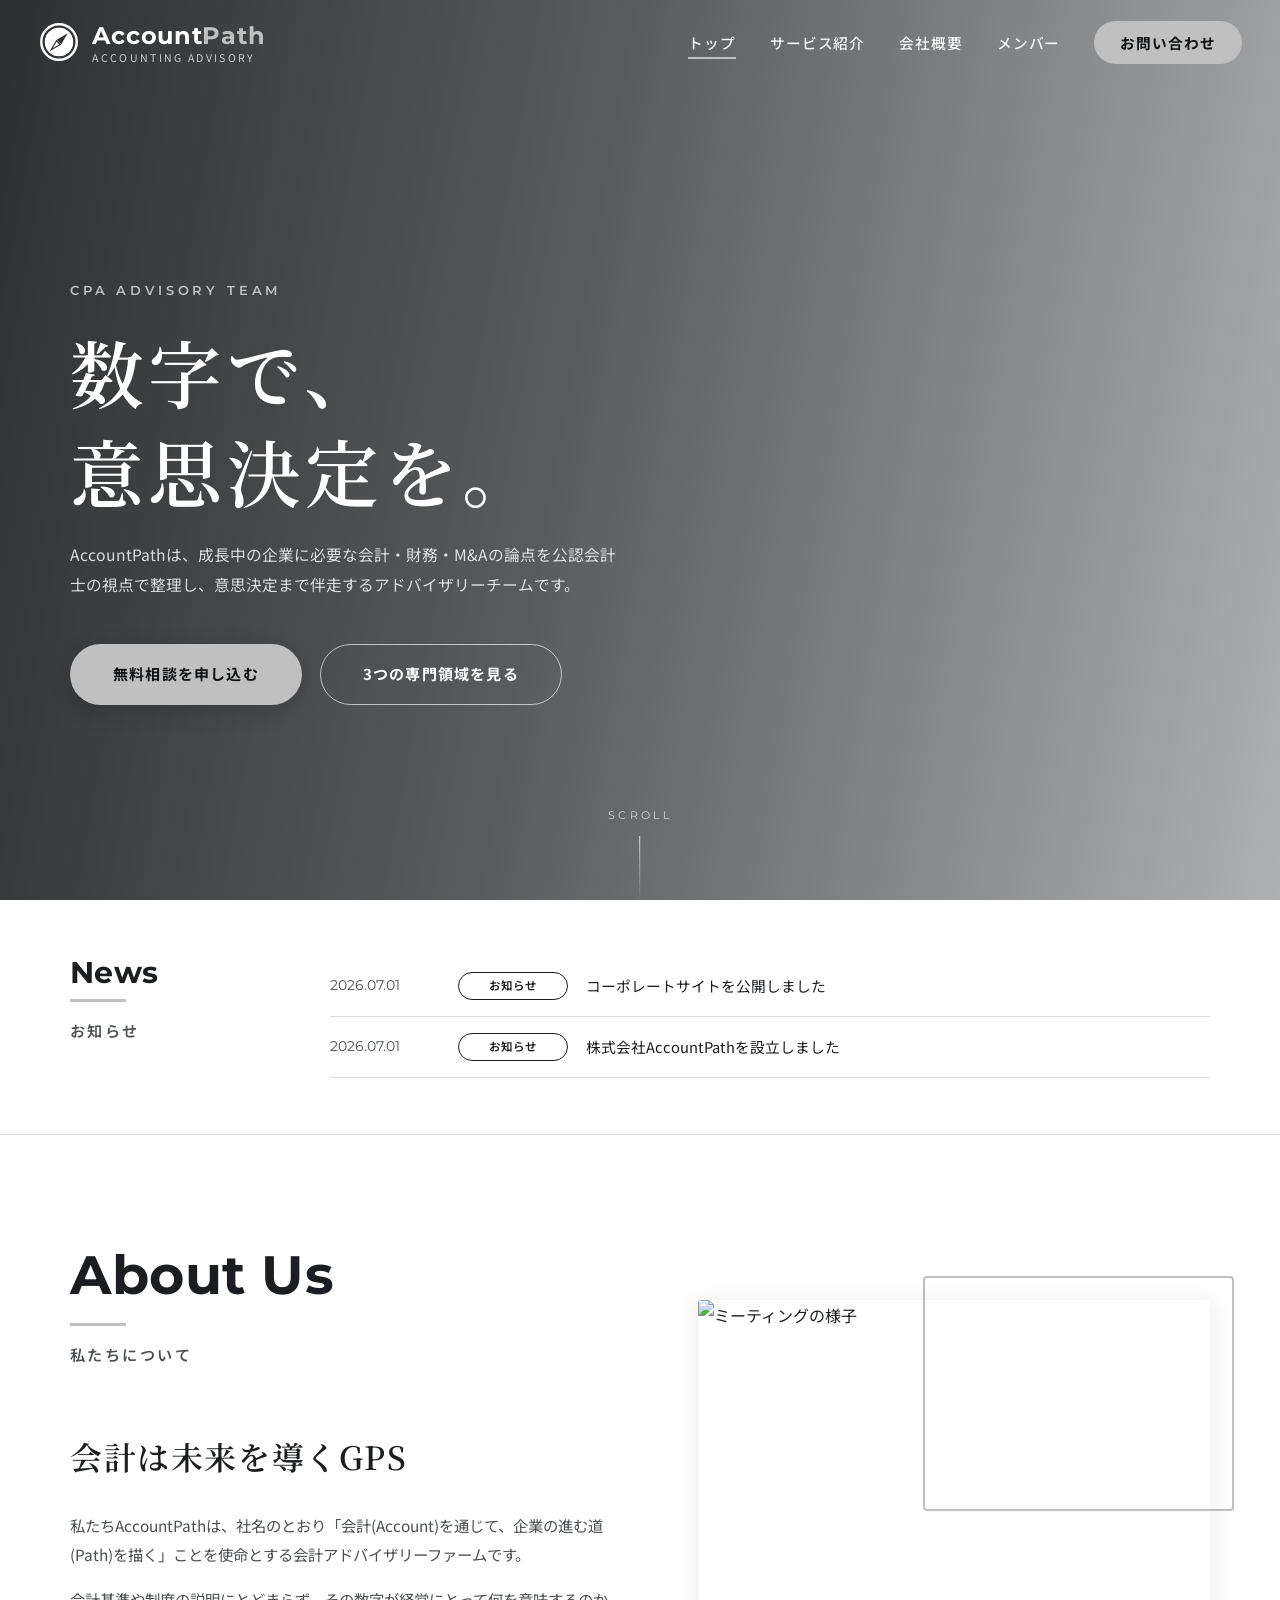
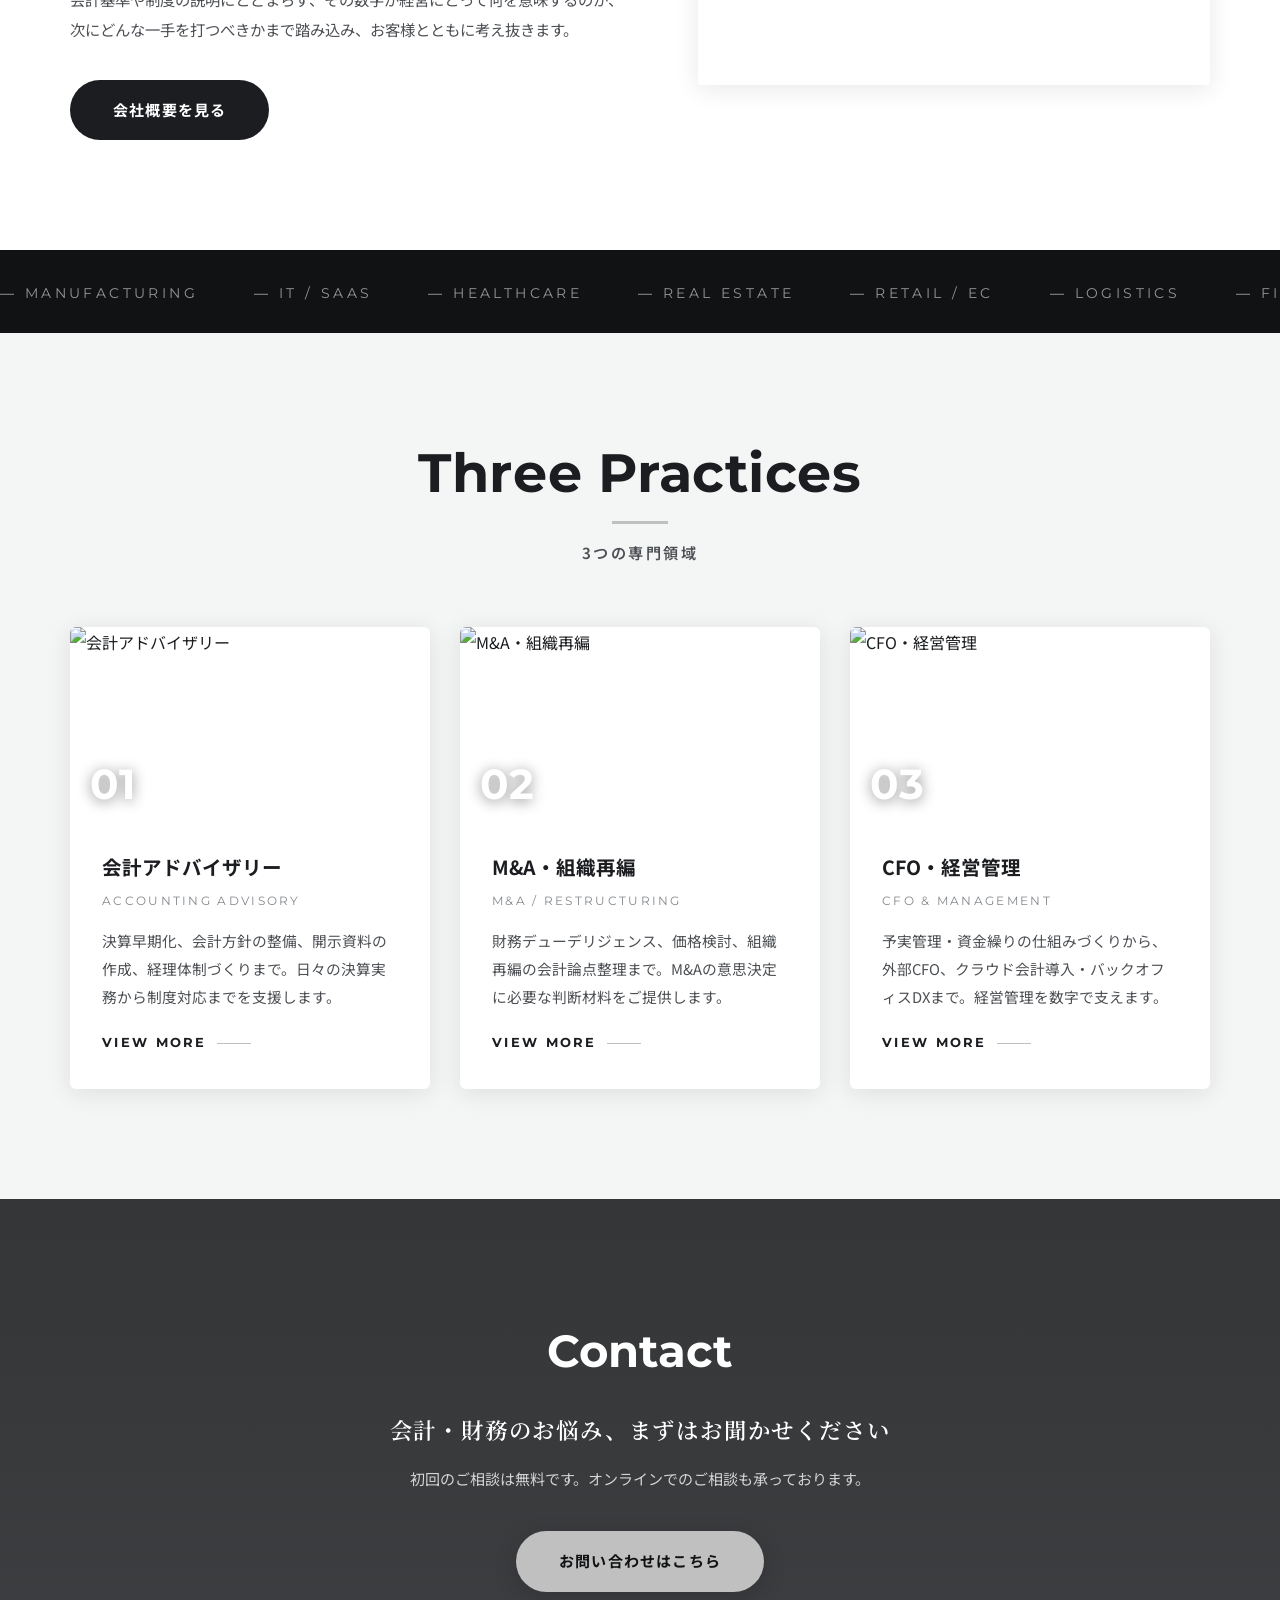
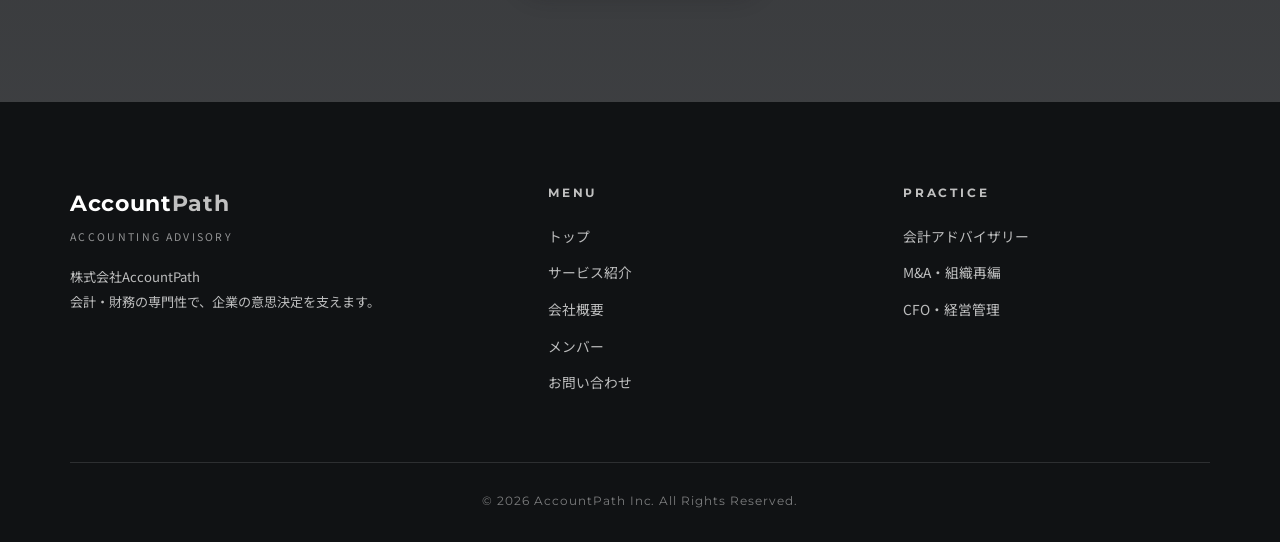
==== index.html @ 96ffbcba "Add company logo to header and member photos - Header shows official compass logo left of the wordma" ====
<!DOCTYPE html>
<html lang="ja">
<head>
  <meta charset="UTF-8">
  <meta name="viewport" content="width=device-width, initial-scale=1.0">
  <title>株式会社AccountPath | 会計アドバイザリー</title>
  <meta name="description" content="株式会社AccountPathは、成長中の企業に必要な会計・財務・M&Aの論点を公認会計士の視点で整理し、意思決定まで伴走するアドバイザリーチームです。">
  <link rel="preconnect" href="https://fonts.googleapis.com">
  <link rel="preconnect" href="https://fonts.gstatic.com" crossorigin>
  <link href="https://fonts.googleapis.com/css2?family=Montserrat:wght@600;700&family=Noto+Sans+JP:wght@400;500;700&family=Noto+Serif+JP:wght@600;700&display=swap" rel="stylesheet">
  <link rel="stylesheet" href="css/style.css">
</head>
<body>

  <header class="site-header">
    <div class="container-wide header-inner">
      <a href="index.html" class="brand">
        <img src="images/logo-icon-white.svg" alt="" class="brand-mark brand-mark-light">
        <img src="images/logo-icon.svg" alt="" class="brand-mark brand-mark-dark">
        <span class="brand-text">
          <span class="brand-logo">Account<span class="brand-accent">Path</span></span>
          <span class="brand-sub">ACCOUNTING ADVISORY</span>
        </span>
      </a>
      <button class="nav-toggle" aria-expanded="false" aria-label="メニューを開く">
        <span></span><span></span><span></span>
      </button>
      <nav class="global-nav">
        <ul>
          <li><a href="index.html" aria-current="page">トップ</a></li>
          <li><a href="services.html">サービス紹介</a></li>
          <li><a href="company.html">会社概要</a></li>
          <li><a href="members.html">メンバー</a></li>
          <li><a href="contact.html" class="nav-cta">お問い合わせ</a></li>
        </ul>
      </nav>
    </div>
  </header>

  <main>
    <!-- ヒーロー -->
    <section class="hero">
      <div class="hero-bg" style="background-image: url('https://images.unsplash.com/photo-1486406146926-c627a92ad1ab?auto=format&fit=crop&w=1920&q=80');"></div>
      <div class="hero-inner">
        <p class="hero-eyebrow">CPA Advisory Team</p>
        <h1 class="hero-catch">数字で、<br>意思決定を。</h1>
        <p class="hero-lead">
          AccountPathは、成長中の企業に必要な会計・財務・M&Aの論点を公認会計士の視点で整理し、意思決定まで伴走するアドバイザリーチームです。
        </p>
        <div class="hero-actions">
          <a href="contact.html" class="btn btn-primary">無料相談を申し込む</a>
          <a href="services.html" class="btn btn-outline">3つの専門領域を見る</a>
        </div>
      </div>
      <div class="scroll-hint">SCROLL</div>
    </section>

    <!-- ニュース -->
    <section class="news-strip">
      <div class="container news-strip-inner">
        <div class="sec-head" style="margin-bottom: 0;">
          <span class="sec-en">News</span>
          <span class="sec-jp">お知らせ</span>
        </div>
        <ul class="news-list">
          <li>
            <time datetime="2026-07-01">2026.07.01</time>
            <span class="news-cat">お知らせ</span>
            <a href="#">コーポレートサイトを公開しました</a>
          </li>
          <li>
            <time datetime="2026-07-01">2026.07.01</time>
            <span class="news-cat">お知らせ</span>
            <a href="#">株式会社AccountPathを設立しました</a>
          </li>
        </ul>
      </div>
    </section>

    <!-- About -->
    <section class="section">
      <div class="container">
        <div class="about-grid">
          <div class="about-copy">
            <div class="sec-head reveal">
              <span class="sec-en">About Us</span>
              <span class="sec-jp">私たちについて</span>
            </div>
            <p class="statement reveal">
              会計は未来を導くGPS
            </p>
            <p class="reveal">
              私たちAccountPathは、社名のとおり「会計(Account)を通じて、企業の進む道(Path)を描く」ことを使命とする会計アドバイザリーファームです。
            </p>
            <p class="reveal">
              会計基準や制度の説明にとどまらず、その数字が経営にとって何を意味するのか、次にどんな一手を打つべきかまで踏み込み、お客様とともに考え抜きます。
            </p>
            <a href="company.html" class="btn btn-navy reveal">会社概要を見る</a>
          </div>
          <div class="about-photo reveal reveal-delay-1">
            <img src="https://images.unsplash.com/photo-1560264280-88b68371db39?auto=format&fit=crop&w=1200&q=80" alt="ミーティングの様子" loading="lazy">
          </div>
        </div>
      </div>
    </section>

    <!-- 対応業界マーキー -->
    <div class="marquee" aria-hidden="true">
      <div class="marquee-track">
        <span>MANUFACTURING</span><span>IT / SAAS</span><span>HEALTHCARE</span><span>REAL ESTATE</span><span>RETAIL / EC</span><span>LOGISTICS</span><span>FINANCE</span><span>STARTUP</span>
        <span>MANUFACTURING</span><span>IT / SAAS</span><span>HEALTHCARE</span><span>REAL ESTATE</span><span>RETAIL / EC</span><span>LOGISTICS</span><span>FINANCE</span><span>STARTUP</span>
      </div>
    </div>

    <!-- サービス -->
    <section class="section section-alt">
      <div class="container">
        <div class="sec-head center reveal">
          <span class="sec-en">Three Practices</span>
          <span class="sec-jp">3つの専門領域</span>
        </div>
        <div class="service-cards">
          <a href="services.html#accounting" class="s-card reveal">
            <div class="s-card-photo">
              <img src="https://images.unsplash.com/photo-1554224155-6726b3ff858f?auto=format&fit=crop&w=1200&q=80" alt="会計アドバイザリー" loading="lazy">
              <span class="s-num">01</span>
            </div>
            <div class="s-card-body">
              <h3>会計アドバイザリー</h3>
              <span class="en">Accounting Advisory</span>
              <p>決算早期化、会計方針の整備、開示資料の作成、経理体制づくりまで。日々の決算実務から制度対応までを支援します。</p>
              <span class="s-card-link">VIEW MORE</span>
            </div>
          </a>
          <a href="services.html#ma" class="s-card reveal reveal-delay-1">
            <div class="s-card-photo">
              <img src="https://images.unsplash.com/photo-1454165804606-c3d57bc86b40?auto=format&fit=crop&w=1200&q=80" alt="M&A・組織再編" loading="lazy">
              <span class="s-num">02</span>
            </div>
            <div class="s-card-body">
              <h3>M&A・組織再編</h3>
              <span class="en">M&A / Restructuring</span>
              <p>財務デューデリジェンス、価格検討、組織再編の会計論点整理まで。M&Aの意思決定に必要な判断材料をご提供します。</p>
              <span class="s-card-link">VIEW MORE</span>
            </div>
          </a>
          <a href="services.html#cfo" class="s-card reveal reveal-delay-2">
            <div class="s-card-photo">
              <img src="https://images.unsplash.com/photo-1507679799987-c73779587ccf?auto=format&fit=crop&w=1200&q=80" alt="CFO・経営管理" loading="lazy">
              <span class="s-num">03</span>
            </div>
            <div class="s-card-body">
              <h3>CFO・経営管理</h3>
              <span class="en">CFO & Management</span>
              <p>予実管理・資金繰りの仕組みづくりから、外部CFO、クラウド会計導入・バックオフィスDXまで。経営管理を数字で支えます。</p>
              <span class="s-card-link">VIEW MORE</span>
            </div>
          </a>
        </div>
      </div>
    </section>

    <!-- CTA -->
    <section class="cta-band" style="--cta-bg: url('https://images.unsplash.com/photo-1444653614773-995cb1ef9efa?auto=format&fit=crop&w=1920&q=80');">
      <div class="container">
        <span class="en reveal">Contact</span>
        <h2 class="reveal">会計・財務のお悩み、まずはお聞かせください</h2>
        <p class="reveal">初回のご相談は無料です。オンラインでのご相談も承っております。</p>
        <a href="contact.html" class="btn btn-primary reveal">お問い合わせはこちら</a>
      </div>
    </section>
  </main>

  <footer class="site-footer">
    <div class="container">
      <div class="footer-inner">
        <div class="footer-brand">
          <span class="brand-logo">Account<span class="brand-accent">Path</span></span>
          <span class="brand-sub">ACCOUNTING ADVISORY</span>
          <p>株式会社AccountPath<br>会計・財務の専門性で、企業の意思決定を支えます。</p>
        </div>
        <div class="footer-col">
          <h4>Menu</h4>
          <ul>
            <li><a href="index.html">トップ</a></li>
            <li><a href="services.html">サービス紹介</a></li>
            <li><a href="company.html">会社概要</a></li>
            <li><a href="members.html">メンバー</a></li>
            <li><a href="contact.html">お問い合わせ</a></li>
          </ul>
        </div>
        <div class="footer-col">
          <h4>Practice</h4>
          <ul>
            <li><a href="services.html#accounting">会計アドバイザリー</a></li>
            <li><a href="services.html#ma">M&A・組織再編</a></li>
            <li><a href="services.html#cfo">CFO・経営管理</a></li>
          </ul>
        </div>
      </div>
      <p class="copyright">&copy; 2026 AccountPath Inc. All Rights Reserved.</p>
    </div>
  </footer>

  <button class="to-top" aria-label="ページトップへ戻る">↑</button>
  <script src="js/main.js"></script>
</body>
</html>
---- css/style.css ----
/* =========================================================
   株式会社AccountPath — 共通スタイル v2
   紺×白基調 / 写真・モーション入りコーポレートデザイン
   ========================================================= */

/* 配色は名刺データ(meishi/meishi.html)に準拠:
   シルバーグレー #C0C0C0 × チャコール #1b1d20 のモノトーン */
:root {
  --navy: #1b1d20;
  --navy-dark: #101214;
  --navy-light: #33373c;
  --blue: #4c4f53;
  --accent: #c0c0c0;
  --accent-text: #85888c;  /* 白背景上のアクセント文字用(シルバーだと薄すぎるため) */
  --bg: #ffffff;
  --bg-soft: #f4f5f5;
  --text: #1b1d20;
  --text-muted: #4c4f53;
  --border: #dcdddc;
  --shadow: 0 4px 24px rgba(27, 29, 32, 0.1);
  --font-sans: "Noto Sans JP", "Hiragino Kaku Gothic ProN", "Yu Gothic", sans-serif;
  --font-serif: "Noto Serif JP", "Yu Mincho", serif;
  --font-en: "Montserrat", "Helvetica Neue", Arial, sans-serif;
  --header-h: 84px;
}

* { margin: 0; padding: 0; box-sizing: border-box; }

html { scroll-behavior: smooth; }

body {
  font-family: var(--font-sans);
  color: var(--text);
  background: var(--bg);
  line-height: 1.9;
  font-size: 16px;
  -webkit-font-smoothing: antialiased;
  overflow-x: hidden;
}

img { max-width: 100%; display: block; }
a { color: var(--navy); text-decoration: none; }
ul { list-style: none; }

.container { width: min(1140px, 92%); margin-inline: auto; }
.container-wide { width: min(1320px, 94%); margin-inline: auto; }

/* =========================================================
   スクロール出現アニメーション
   ========================================================= */
.reveal {
  opacity: 0;
  transform: translateY(36px);
  transition: opacity 0.9s cubic-bezier(0.22, 1, 0.36, 1),
              transform 0.9s cubic-bezier(0.22, 1, 0.36, 1);
}
.reveal.is-visible { opacity: 1; transform: none; }
.reveal-delay-1 { transition-delay: 0.12s; }
.reveal-delay-2 { transition-delay: 0.24s; }
.reveal-delay-3 { transition-delay: 0.36s; }

@media (prefers-reduced-motion: reduce) {
  .reveal { opacity: 1; transform: none; transition: none; }
  html { scroll-behavior: auto; }
}

/* =========================================================
   ヘッダー
   ========================================================= */
.site-header {
  position: fixed;
  inset: 0 0 auto 0;
  z-index: 1000;
  height: var(--header-h);
  transition: background 0.35s, box-shadow 0.35s, height 0.35s;
}

.header-inner {
  height: 100%;
  display: flex;
  align-items: center;
  justify-content: space-between;
}

.brand { display: flex; align-items: center; gap: 12px; }
.brand-text { display: flex; flex-direction: column; line-height: 1.3; }

/* 会社ロゴ(白ヘッダー用カラー版 / 暗背景用ホワイト版を切り替え) */
.brand-mark { width: 42px; height: 42px; display: block; }
.brand-mark-dark { display: none; }
.site-header.scrolled .brand-mark-light { display: none; }
.site-header.scrolled .brand-mark-dark { display: block; }

.brand-logo {
  font-family: var(--font-en);
  font-size: 1.5rem;
  font-weight: 700;
  letter-spacing: 0.03em;
  color: #fff;
  transition: color 0.35s;
}
.brand-logo .brand-accent { color: var(--accent); }

.brand-sub {
  font-size: 0.66rem;
  letter-spacing: 0.22em;
  color: rgba(255, 255, 255, 0.75);
  transition: color 0.35s;
}

.global-nav ul { display: flex; align-items: center; gap: 34px; }

.global-nav a {
  font-size: 0.92rem;
  font-weight: 500;
  color: rgba(255, 255, 255, 0.92);
  letter-spacing: 0.06em;
  position: relative;
  padding: 6px 0;
  transition: color 0.35s;
}

.global-nav a::after {
  content: "";
  position: absolute;
  left: 0; bottom: 0;
  width: 100%; height: 2px;
  background: var(--accent);
  transform: scaleX(0);
  transform-origin: right;
  transition: transform 0.3s;
}
.global-nav a:hover::after,
.global-nav a[aria-current="page"]::after { transform: scaleX(1); transform-origin: left; }

.nav-cta {
  background: var(--accent);
  color: var(--navy-dark) !important;
  padding: 11px 26px !important;
  border-radius: 999px;
  font-weight: 700 !important;
  transition: background 0.25s, transform 0.25s;
}
.nav-cta::after { display: none; }
.nav-cta:hover { background: #d4d4d4; transform: translateY(-2px); }

/* スクロール後のヘッダー */
.site-header.scrolled {
  background: rgba(255, 255, 255, 0.96);
  backdrop-filter: blur(8px);
  box-shadow: 0 2px 16px rgba(27, 29, 32, 0.1);
  height: 68px;
}
.site-header.scrolled .brand-logo .brand-accent { color: var(--accent-text); }
.site-header.scrolled .brand-logo { color: var(--navy); }
.site-header.scrolled .brand-sub { color: var(--text-muted); }
.site-header.scrolled .global-nav a { color: var(--navy); }
.site-header.scrolled .nav-cta { color: var(--navy-dark) !important; }

/* 下層ページ(ヒーローが低い)では最初から白ヘッダーにするための修飾 */
.site-header.header-solid:not(.scrolled) {
  background: transparent;
}

/* ハンバーガー */
.nav-toggle {
  display: none;
  background: none;
  border: none;
  cursor: pointer;
  padding: 12px;
  z-index: 1100;
}
.nav-toggle span {
  display: block;
  width: 26px; height: 2px;
  background: #fff;
  margin: 6px 0;
  transition: transform 0.3s, opacity 0.3s, background 0.35s;
}
.site-header.scrolled .nav-toggle span { background: var(--navy); }
.nav-toggle[aria-expanded="true"] span { background: #fff !important; }
.nav-toggle[aria-expanded="true"] span:nth-child(1) { transform: translateY(8px) rotate(45deg); }
.nav-toggle[aria-expanded="true"] span:nth-child(2) { opacity: 0; }
.nav-toggle[aria-expanded="true"] span:nth-child(3) { transform: translateY(-8px) rotate(-45deg); }

/* =========================================================
   ヒーロー(トップ)
   ========================================================= */
.hero {
  position: relative;
  min-height: 100svh;
  display: flex;
  align-items: center;
  color: #fff;
  isolation: isolate;
  overflow: hidden;
}

.hero-bg {
  position: absolute;
  inset: 0;
  z-index: -2;
  background-size: cover;
  background-position: center;
  animation: heroZoom 18s ease-out forwards;
}

@keyframes heroZoom {
  from { transform: scale(1.08); }
  to   { transform: scale(1); }
}

.hero::before {
  content: "";
  position: absolute;
  inset: 0;
  z-index: -1;
  background: linear-gradient(100deg,
    rgba(16, 18, 20, 0.88) 0%,
    rgba(27, 29, 32, 0.72) 45%,
    rgba(27, 29, 32, 0.35) 100%);
}

.hero-inner { width: min(1140px, 92%); margin-inline: auto; padding-top: var(--header-h); }

.hero-en {
  font-family: var(--font-en);
  font-size: clamp(2.6rem, 7vw, 5.2rem);
  font-weight: 700;
  line-height: 1.08;
  letter-spacing: 0.01em;
  opacity: 0;
  animation: fadeUp 1.1s 0.25s cubic-bezier(0.22, 1, 0.36, 1) forwards;
}
.hero-en .accent { color: var(--accent); }

/* 日本語キーメッセージ用 */
.hero-eyebrow {
  font-family: var(--font-en);
  font-size: 0.8rem;
  font-weight: 600;
  letter-spacing: 0.3em;
  color: var(--accent);
  text-transform: uppercase;
  opacity: 0;
  animation: fadeUp 1.1s 0.15s cubic-bezier(0.22, 1, 0.36, 1) forwards;
}

.hero-catch {
  font-family: var(--font-serif);
  font-size: clamp(2.4rem, 7vw, 4.6rem);
  font-weight: 600;
  line-height: 1.35;
  letter-spacing: 0.06em;
  margin-top: 18px;
  opacity: 0;
  animation: fadeUp 1.1s 0.35s cubic-bezier(0.22, 1, 0.36, 1) forwards;
}

.hero-jp {
  font-family: var(--font-serif);
  font-size: clamp(1.1rem, 2.6vw, 1.65rem);
  font-weight: 600;
  letter-spacing: 0.1em;
  margin-top: 28px;
  opacity: 0;
  animation: fadeUp 1.1s 0.55s cubic-bezier(0.22, 1, 0.36, 1) forwards;
}

.hero-lead {
  margin-top: 20px;
  max-width: 560px;
  font-size: 0.98rem;
  color: rgba(255, 255, 255, 0.82);
  opacity: 0;
  animation: fadeUp 1.1s 0.8s cubic-bezier(0.22, 1, 0.36, 1) forwards;
}

.hero-actions {
  margin-top: 44px;
  display: flex;
  gap: 18px;
  flex-wrap: wrap;
  opacity: 0;
  animation: fadeUp 1.1s 1.05s cubic-bezier(0.22, 1, 0.36, 1) forwards;
}

@keyframes fadeUp {
  from { opacity: 0; transform: translateY(34px); }
  to   { opacity: 1; transform: none; }
}

/* スクロールインジケーター */
.scroll-hint {
  position: absolute;
  bottom: 0;
  left: 50%;
  transform: translateX(-50%);
  display: flex;
  flex-direction: column;
  align-items: center;
  gap: 10px;
  color: rgba(255, 255, 255, 0.7);
  font-family: var(--font-en);
  font-size: 0.68rem;
  letter-spacing: 0.3em;
}
.scroll-hint::after {
  content: "";
  width: 1px; height: 64px;
  background: linear-gradient(to bottom, rgba(255,255,255,0.8), transparent);
  animation: scrollLine 2s ease-in-out infinite;
  transform-origin: top;
}
@keyframes scrollLine {
  0%   { transform: scaleY(0); }
  45%  { transform: scaleY(1); }
  100% { transform: scaleY(1); opacity: 0; }
}

/* =========================================================
   ボタン
   ========================================================= */
.btn {
  display: inline-block;
  padding: 15px 42px;
  border-radius: 999px;
  font-weight: 700;
  font-size: 0.94rem;
  letter-spacing: 0.08em;
  border: 1px solid transparent;
  cursor: pointer;
  transition: background 0.25s, color 0.25s, border-color 0.25s, transform 0.25s, box-shadow 0.25s;
}
.btn:hover { transform: translateY(-2px); }

.btn-primary {
  background: var(--accent);
  color: var(--navy-dark);
  box-shadow: 0 6px 20px rgba(27, 29, 32, 0.25);
}
.btn-primary:hover { background: #d4d4d4; }

.btn-outline { border-color: rgba(255, 255, 255, 0.65); color: #fff; }
.btn-outline:hover { background: rgba(255, 255, 255, 0.14); }

.btn-navy { background: var(--navy); color: #fff; }
.btn-navy:hover { background: var(--navy-light); }

/* =========================================================
   セクション共通
   ========================================================= */
.section { padding: 110px 0; position: relative; }
.section-alt { background: var(--bg-soft); }

.sec-head { margin-bottom: 60px; }

.sec-en {
  display: block;
  font-family: var(--font-en);
  font-size: clamp(2.2rem, 5vw, 3.4rem);
  font-weight: 700;
  line-height: 1.1;
  color: var(--navy);
  letter-spacing: 0.01em;
}
.sec-en::after {
  content: "";
  display: block;
  width: 56px; height: 3px;
  background: var(--accent);
  margin-top: 18px;
}
.sec-jp {
  display: block;
  margin-top: 14px;
  font-size: 0.95rem;
  font-weight: 600;
  letter-spacing: 0.16em;
  color: var(--text-muted);
}

.sec-head.center { text-align: center; }
.sec-head.center .sec-en::after { margin-inline: auto; }

.sec-head.light .sec-en { color: #fff; }
.sec-head.light .sec-jp { color: rgba(255, 255, 255, 0.7); }

/* =========================================================
   ニュース(トップ上部)
   ========================================================= */
.news-strip {
  background: #fff;
  padding: 56px 0;
  border-bottom: 1px solid var(--border);
}

.news-strip-inner {
  display: grid;
  grid-template-columns: 220px 1fr;
  gap: 40px;
  align-items: start;
}

.news-strip .sec-en { font-size: 1.9rem; }
.news-strip .sec-en::after { margin-top: 10px; }

.news-list li {
  display: grid;
  grid-template-columns: 110px 110px 1fr;
  gap: 18px;
  align-items: center;
  padding: 16px 0;
  border-bottom: 1px solid var(--border);
  font-size: 0.92rem;
}
.news-list time { color: var(--text-muted); font-family: var(--font-en); font-size: 0.85rem; }
.news-cat {
  text-align: center;
  font-size: 0.72rem;
  font-weight: 600;
  color: var(--navy);
  border: 1px solid var(--navy);
  border-radius: 999px;
  padding: 2px 0;
}
.news-list a { color: var(--text); transition: color 0.2s; }
.news-list a:hover { color: var(--blue); }

/* =========================================================
   About(トップ)
   ========================================================= */
.about-grid {
  display: grid;
  grid-template-columns: 1.1fr 1fr;
  gap: 64px;
  align-items: center;
}

.about-copy .statement {
  font-family: var(--font-serif);
  font-size: clamp(1.4rem, 3vw, 2rem);
  font-weight: 600;
  color: var(--navy);
  line-height: 1.7;
  letter-spacing: 0.05em;
  margin-bottom: 28px;
}

.about-copy p { color: var(--text-muted); font-size: 0.96rem; margin-bottom: 16px; }
.about-copy .btn { margin-top: 20px; }

.about-photo {
  position: relative;
}
.about-photo img {
  border-radius: 4px;
  box-shadow: var(--shadow);
  aspect-ratio: 4 / 3;
  object-fit: cover;
  width: 100%;
}
.about-photo::before {
  content: "";
  position: absolute;
  top: -24px; right: -24px;
  width: 60%; height: 60%;
  border: 2px solid var(--accent);
  border-radius: 4px;
  z-index: -1;
}

/* =========================================================
   業界マーキー
   ========================================================= */
.marquee {
  background: var(--navy-dark);
  padding: 26px 0;
  overflow: hidden;
  white-space: nowrap;
}
.marquee-track {
  display: inline-flex;
  gap: 56px;
  animation: marquee 30s linear infinite;
  padding-right: 56px;
}
.marquee span {
  font-family: var(--font-en);
  font-size: 0.85rem;
  letter-spacing: 0.25em;
  color: rgba(255, 255, 255, 0.55);
}
.marquee span::before { content: "— "; color: var(--accent); }
@keyframes marquee {
  from { transform: translateX(0); }
  to   { transform: translateX(-50%); }
}

/* =========================================================
   サービスカード(写真付き)
   ========================================================= */
.service-cards {
  display: grid;
  grid-template-columns: repeat(3, 1fr);
  gap: 30px;
}

.s-card {
  background: #fff;
  border-radius: 6px;
  overflow: hidden;
  box-shadow: var(--shadow);
  display: flex;
  flex-direction: column;
  transition: transform 0.35s, box-shadow 0.35s;
}
.s-card:hover {
  transform: translateY(-6px);
  box-shadow: 0 16px 40px rgba(27, 29, 32, 0.18);
}

.s-card-photo { overflow: hidden; aspect-ratio: 16 / 8.5; position: relative; }
.s-card-photo img {
  width: 100%; height: 100%;
  object-fit: cover;
  transition: transform 0.6s cubic-bezier(0.22, 1, 0.36, 1);
}
.s-card:hover .s-card-photo img { transform: scale(1.07); }

.s-card-photo .s-num {
  position: absolute;
  left: 20px; bottom: 12px;
  font-family: var(--font-en);
  font-size: 2.6rem;
  font-weight: 700;
  color: #fff;
  text-shadow: 0 2px 14px rgba(0, 0, 0, 0.45);
  line-height: 1;
}

.s-card-body { padding: 30px 32px 34px; flex: 1; display: flex; flex-direction: column; }

.s-card-body h3 { font-size: 1.22rem; color: var(--navy); margin-bottom: 6px; }
.s-card-body .en {
  font-family: var(--font-en);
  font-size: 0.72rem;
  letter-spacing: 0.2em;
  color: var(--accent-text);
  text-transform: uppercase;
  display: block;
  margin-bottom: 14px;
}
.s-card-body p { font-size: 0.92rem; color: var(--text-muted); flex: 1; }

.s-card-link {
  margin-top: 20px;
  font-family: var(--font-en);
  font-size: 0.8rem;
  font-weight: 700;
  letter-spacing: 0.18em;
  color: var(--navy);
  display: inline-flex;
  align-items: center;
  gap: 10px;
}
.s-card-link::after {
  content: "";
  width: 34px; height: 1px;
  background: var(--accent);
  transition: width 0.3s;
}
.s-card:hover .s-card-link::after { width: 56px; }

/* =========================================================
   実績データ(カウンター)
   ========================================================= */
.data-section {
  position: relative;
  color: #fff;
  isolation: isolate;
  padding: 110px 0;
}
.data-section::before {
  content: "";
  position: absolute;
  inset: 0;
  z-index: -1;
  background:
    linear-gradient(rgba(16, 18, 20, 0.92), rgba(27, 29, 32, 0.9)),
    var(--data-bg) center / cover;
}

.data-grid {
  display: grid;
  grid-template-columns: repeat(4, 1fr);
  gap: 40px 24px;
  text-align: center;
}

.data-item .label { font-size: 0.85rem; color: rgba(255, 255, 255, 0.75); letter-spacing: 0.1em; }
.data-item .value {
  font-family: var(--font-en);
  font-size: clamp(2.4rem, 5vw, 3.6rem);
  font-weight: 700;
  color: #fff;
  line-height: 1.15;
  margin: 6px 0;
}
.data-item .value .unit {
  font-size: 0.45em;
  color: var(--accent);
  margin-left: 4px;
  font-weight: 600;
}
.data-item .note { font-size: 0.7rem; color: rgba(255, 255, 255, 0.45); }

/* =========================================================
   コラム/ニュースカード
   ========================================================= */
.post-grid {
  display: grid;
  grid-template-columns: repeat(3, 1fr);
  gap: 32px;
}

.post-card {
  background: #fff;
  border-radius: 6px;
  overflow: hidden;
  box-shadow: var(--shadow);
  transition: transform 0.35s, box-shadow 0.35s;
  display: flex;
  flex-direction: column;
}
.post-card:hover { transform: translateY(-6px); box-shadow: 0 14px 36px rgba(27, 29, 32, 0.16); }

.post-photo { aspect-ratio: 16 / 9; overflow: hidden; }
.post-photo img { width: 100%; height: 100%; object-fit: cover; transition: transform 0.6s; }
.post-card:hover .post-photo img { transform: scale(1.06); }

.post-body { padding: 22px 24px 26px; flex: 1; }
.post-meta { display: flex; gap: 14px; align-items: center; margin-bottom: 10px; }
.post-meta time { font-family: var(--font-en); font-size: 0.78rem; color: var(--text-muted); }
.post-meta .tag { font-size: 0.7rem; color: var(--blue); border: 1px solid var(--blue); border-radius: 999px; padding: 1px 12px; }
.post-body h3 { font-size: 0.98rem; color: var(--navy); font-weight: 600; line-height: 1.7; }

/* =========================================================
   CTAバンド(写真背景)
   ========================================================= */
.cta-band {
  position: relative;
  color: #fff;
  text-align: center;
  padding: 110px 0;
  isolation: isolate;
}
.cta-band::before {
  content: "";
  position: absolute;
  inset: 0;
  z-index: -1;
  background:
    linear-gradient(rgba(16, 18, 20, 0.85), rgba(27, 29, 32, 0.85)),
    var(--cta-bg) center / cover;
}

.cta-band .en {
  font-family: var(--font-en);
  font-size: clamp(1.8rem, 4vw, 2.8rem);
  font-weight: 700;
  display: block;
  margin-bottom: 14px;
}
.cta-band h2 {
  font-family: var(--font-serif);
  font-size: clamp(1.1rem, 2.4vw, 1.4rem);
  font-weight: 600;
  letter-spacing: 0.08em;
  margin-bottom: 14px;
}
.cta-band p { color: rgba(255, 255, 255, 0.78); font-size: 0.94rem; margin-bottom: 38px; }

/* =========================================================
   下層ページヘッダー(写真背景)
   ========================================================= */
.page-header {
  position: relative;
  color: #fff;
  padding: 180px 0 110px;
  isolation: isolate;
}
.page-header::before {
  content: "";
  position: absolute;
  inset: 0;
  z-index: -1;
  background:
    linear-gradient(100deg, rgba(16, 18, 20, 0.88), rgba(27, 29, 32, 0.6)),
    var(--page-bg) center / cover;
}
.page-header .en {
  font-family: var(--font-en);
  font-size: clamp(2.4rem, 6vw, 4rem);
  font-weight: 700;
  display: block;
  line-height: 1.1;
}
.page-header .jp {
  margin-top: 12px;
  font-size: 0.95rem;
  letter-spacing: 0.2em;
  color: rgba(255, 255, 255, 0.8);
  display: block;
}

/* パンくず */
.breadcrumb {
  margin-top: 28px;
  font-size: 0.78rem;
  color: rgba(255, 255, 255, 0.6);
}
.breadcrumb a { color: rgba(255, 255, 255, 0.85); }
.breadcrumb span::before { content: " / "; margin: 0 6px; }

/* =========================================================
   サービス詳細(下層)
   ========================================================= */
.service-detail {
  display: grid;
  grid-template-columns: 1fr 1fr;
  gap: 60px;
  align-items: center;
  padding: 70px 0;
}
.service-detail:not(:last-child) { border-bottom: 1px solid var(--border); }
.service-detail.rev .sd-photo { order: 2; }

.sd-photo { position: relative; }
.sd-photo img {
  width: 100%;
  aspect-ratio: 4 / 3;
  object-fit: cover;
  border-radius: 4px;
  box-shadow: var(--shadow);
}
.sd-photo .sd-num {
  position: absolute;
  top: -28px; left: -12px;
  font-family: var(--font-en);
  font-size: 4.2rem;
  font-weight: 700;
  color: var(--accent-text);
  opacity: 0.9;
  line-height: 1;
  text-shadow: 0 2px 10px rgba(255,255,255,0.6);
}

.sd-body .en {
  font-family: var(--font-en);
  font-size: 0.74rem;
  letter-spacing: 0.24em;
  color: var(--accent-text);
  text-transform: uppercase;
  display: block;
  margin-bottom: 10px;
}
.sd-body h3 { font-size: 1.5rem; color: var(--navy); margin-bottom: 18px; }
.sd-body p { color: var(--text-muted); font-size: 0.95rem; margin-bottom: 12px; }

.service-tags { margin-top: 20px; display: flex; flex-wrap: wrap; gap: 8px; }
.service-tags li {
  font-size: 0.78rem;
  background: var(--bg-soft);
  border: 1px solid var(--border);
  color: var(--navy);
  padding: 5px 16px;
  border-radius: 999px;
}

/* =========================================================
   会社概要
   ========================================================= */
.message-grid {
  display: grid;
  grid-template-columns: 0.85fr 1.15fr;
  gap: 60px;
  align-items: start;
}
.message-photo img {
  width: 100%;
  aspect-ratio: 3 / 3.6;
  object-fit: cover;
  border-radius: 4px;
  box-shadow: var(--shadow);
}
.message-body .statement {
  font-family: var(--font-serif);
  font-size: clamp(1.3rem, 2.6vw, 1.7rem);
  color: var(--navy);
  font-weight: 600;
  line-height: 1.8;
  margin-bottom: 26px;
}
.message-body p { color: var(--text-muted); font-size: 0.95rem; margin-bottom: 16px; }
.message-sign { margin-top: 32px; text-align: right; font-family: var(--font-serif); color: var(--navy); }
.message-sign .title { display: block; font-size: 0.8rem; color: var(--text-muted); }
.message-sign .name { font-size: 1.4rem; }

.company-table {
  width: 100%;
  border-collapse: collapse;
  background: #fff;
  box-shadow: var(--shadow);
  border-radius: 6px;
  overflow: hidden;
}
.company-table th, .company-table td {
  padding: 22px 32px;
  text-align: left;
  border-bottom: 1px solid var(--border);
  font-size: 0.95rem;
  vertical-align: top;
}
.company-table tr:last-child th, .company-table tr:last-child td { border-bottom: none; }
.company-table th { width: 220px; background: var(--navy); color: #fff; font-weight: 600; }

/* 沿革 */
.timeline { position: relative; max-width: 760px; margin-inline: auto; }
.timeline::before {
  content: "";
  position: absolute;
  left: 130px; top: 8px; bottom: 8px;
  width: 1px;
  background: var(--border);
}
.timeline li {
  display: grid;
  grid-template-columns: 110px 60px 1fr;
  align-items: baseline;
  padding: 18px 0;
}
.timeline .year { font-family: var(--font-en); font-weight: 700; color: var(--navy); font-size: 1.05rem; text-align: right; }
.timeline .dot { position: relative; }
.timeline .dot::before {
  content: "";
  position: absolute;
  left: 14px; top: 50%;
  transform: translateY(-50%);
  width: 11px; height: 11px;
  border-radius: 50%;
  background: var(--accent);
  border: 2px solid #fff;
  box-shadow: 0 0 0 1px var(--accent);
}
.timeline .desc { font-size: 0.94rem; color: var(--text); }

/* =========================================================
   メンバー
   ========================================================= */
.member-grid {
  display: grid;
  grid-template-columns: repeat(3, 1fr);
  gap: 32px;
}

.member-card {
  background: #fff;
  border: 1px solid var(--border);
  border-radius: 6px;
  box-shadow: var(--shadow);
  padding: 48px 28px 44px;
  text-align: center;
  transition: transform 0.35s, box-shadow 0.35s;
}
.member-card:hover {
  transform: translateY(-6px);
  box-shadow: 0 14px 36px rgba(27, 29, 32, 0.16);
}

.member-photo {
  aspect-ratio: 1 / 1;
  border-radius: 6px;
  overflow: hidden;
  margin-bottom: 26px;
}
.member-photo img {
  width: 100%;
  height: 100%;
  object-fit: cover;
}

/* 写真準備中プレースホルダー */
.member-photo.placeholder {
  display: flex;
  flex-direction: column;
  align-items: center;
  justify-content: center;
  gap: 8px;
  background: var(--bg-soft);
  border: 1px dashed #b9bcbf;
}
.member-photo.placeholder .ph-en {
  font-family: var(--font-en);
  font-size: 0.78rem;
  font-weight: 700;
  letter-spacing: 0.24em;
  color: var(--accent-text);
  text-transform: uppercase;
}
.member-photo.placeholder .ph-jp {
  font-size: 0.78rem;
  color: var(--text-muted);
}

.member-name {
  font-size: 1.35rem;
  color: var(--navy);
  font-weight: 700;
  letter-spacing: 0.08em;
}
.member-name-en {
  display: block;
  font-family: var(--font-en);
  font-size: 0.74rem;
  letter-spacing: 0.22em;
  color: var(--accent-text);
  text-transform: uppercase;
  margin-top: 6px;
}

.member-role {
  display: inline-block;
  margin-top: 16px;
  font-size: 0.8rem;
  font-weight: 600;
  letter-spacing: 0.08em;
  color: #fff;
  background: var(--navy);
  padding: 5px 20px;
  border-radius: 999px;
}

.member-quals {
  margin-top: 18px;
  display: flex;
  justify-content: center;
  flex-wrap: wrap;
  gap: 8px;
}
.member-quals li {
  font-size: 0.78rem;
  border: 1px solid var(--border);
  background: var(--bg-soft);
  color: var(--navy);
  padding: 4px 16px;
  border-radius: 999px;
}

/* =========================================================
   お問い合わせ
   ========================================================= */
.contact-grid {
  display: grid;
  grid-template-columns: 1fr 1.4fr;
  gap: 56px;
  align-items: start;
}

.contact-info h3 { font-size: 1.15rem; color: var(--navy); margin-bottom: 14px; }
.contact-info p { font-size: 0.93rem; color: var(--text-muted); margin-bottom: 22px; }

.contact-note {
  background: var(--bg-soft);
  border-left: 3px solid var(--accent);
  border-radius: 4px;
  padding: 22px 26px;
  font-size: 0.85rem;
  color: var(--text-muted);
}

.contact-form {
  background: #fff;
  border: 1px solid var(--border);
  border-radius: 6px;
  box-shadow: var(--shadow);
  padding: 48px;
}

.form-group { margin-bottom: 26px; }
.form-group label {
  display: block;
  font-weight: 600;
  font-size: 0.9rem;
  color: var(--navy);
  margin-bottom: 8px;
}
.required-badge {
  display: inline-block;
  background: var(--accent);
  color: var(--navy-dark);
  font-size: 0.66rem;
  font-weight: 700;
  padding: 1px 9px;
  border-radius: 3px;
  margin-left: 8px;
  vertical-align: middle;
}
.form-group input, .form-group select, .form-group textarea {
  width: 100%;
  padding: 13px 15px;
  border: 1px solid var(--border);
  border-radius: 5px;
  font-family: inherit;
  font-size: 0.95rem;
  color: var(--text);
  background: #fff;
  transition: border-color 0.2s, box-shadow 0.2s;
}
.form-group input:focus, .form-group select:focus, .form-group textarea:focus {
  outline: none;
  border-color: var(--blue);
  box-shadow: 0 0 0 3px rgba(76, 79, 83, 0.16);
}
.form-group textarea { resize: vertical; min-height: 150px; }

.form-submit { text-align: center; margin-top: 34px; }
.form-submit .btn { width: min(340px, 100%); }
.form-status { margin-top: 16px; font-size: 0.9rem; color: var(--navy); text-align: center; display: none; }
.form-status.show { display: block; }

/* =========================================================
   フッター
   ========================================================= */
.site-footer {
  background: var(--navy-dark);
  color: rgba(255, 255, 255, 0.72);
  padding: 80px 0 30px;
  font-size: 0.88rem;
}

.footer-inner {
  display: grid;
  grid-template-columns: 1.4fr 1fr 1fr;
  gap: 48px;
  margin-bottom: 56px;
}

.footer-brand .brand-logo { color: #fff; font-size: 1.4rem; }
.footer-brand .brand-sub { color: rgba(255, 255, 255, 0.55); display: block; margin-top: 2px; }
.footer-brand p { margin-top: 18px; font-size: 0.82rem; line-height: 1.9; }

.footer-col h4 {
  font-family: var(--font-en);
  font-size: 0.74rem;
  letter-spacing: 0.24em;
  color: var(--accent);
  text-transform: uppercase;
  margin-bottom: 18px;
}
.footer-col li { margin-bottom: 10px; }
.footer-col a { color: rgba(255, 255, 255, 0.72); transition: color 0.2s; font-size: 0.86rem; }
.footer-col a:hover { color: #fff; }

.copyright {
  text-align: center;
  border-top: 1px solid rgba(255, 255, 255, 0.12);
  padding-top: 26px;
  font-size: 0.76rem;
  color: rgba(255, 255, 255, 0.45);
  font-family: var(--font-en);
  letter-spacing: 0.08em;
}

/* ページトップへ */
.to-top {
  position: fixed;
  right: 24px; bottom: 24px;
  width: 48px; height: 48px;
  border-radius: 50%;
  background: var(--navy);
  color: #fff;
  border: none;
  cursor: pointer;
  font-size: 1.1rem;
  box-shadow: var(--shadow);
  opacity: 0;
  pointer-events: none;
  transition: opacity 0.3s, background 0.2s;
  z-index: 900;
}
.to-top.show { opacity: 1; pointer-events: auto; }
.to-top:hover { background: var(--navy-light); }

/* =========================================================
   レスポンシブ
   ========================================================= */
@media (max-width: 960px) {
  .service-cards { grid-template-columns: 1fr; }
  .member-grid { grid-template-columns: 1fr; }
  .data-grid { grid-template-columns: repeat(2, 1fr); }
  .post-grid { grid-template-columns: 1fr; }
  .about-grid, .message-grid, .contact-grid { grid-template-columns: 1fr; gap: 40px; }
  .about-photo { order: -1; }
  .service-detail { grid-template-columns: 1fr; gap: 32px; padding: 56px 0; }
  .service-detail.rev .sd-photo { order: 0; }
  .footer-inner { grid-template-columns: 1fr; gap: 36px; }
}

@media (max-width: 860px) {
  :root { --header-h: 68px; }

  .section { padding: 72px 0; }
  .page-header { padding: 130px 0 70px; }

  /* モバイルナビ: フルスクリーンオーバーレイ */
  .nav-toggle { display: block; }

  .global-nav {
    position: fixed;
    inset: 0;
    background: linear-gradient(135deg, var(--navy-dark), var(--navy));
    display: flex;
    align-items: center;
    justify-content: center;
    opacity: 0;
    pointer-events: none;
    transition: opacity 0.35s;
    z-index: 1050;
  }
  .global-nav.open { opacity: 1; pointer-events: auto; }

  .global-nav ul { flex-direction: column; gap: 8px; text-align: center; }
  .global-nav a {
    display: block;
    padding: 16px 40px;
    font-size: 1.1rem;
    color: #fff !important;
  }
  .global-nav a::after { display: none; }
  .nav-cta { margin-top: 18px; }

  .news-strip-inner { grid-template-columns: 1fr; gap: 20px; }
  .news-list li { grid-template-columns: 92px 1fr; grid-template-rows: auto auto; gap: 4px 14px; padding: 14px 0; }
  .news-list .news-cat { grid-column: 2; grid-row: 1; justify-self: start; padding: 2px 14px; }
  .news-list time { grid-column: 1; grid-row: 1; }
  .news-list a { grid-column: 1 / -1; grid-row: 2; }

  .data-grid { gap: 32px 16px; }

  .company-table th, .company-table td { display: block; width: 100%; padding: 14px 22px; }
  .company-table th { border-bottom: none; }

  .timeline::before { left: 74px; }
  .timeline li { grid-template-columns: 56px 46px 1fr; }

  .contact-form { padding: 30px 22px; }

  .sd-photo .sd-num { font-size: 3rem; top: -18px; }

  .about-photo::before { top: -14px; right: -10px; }
}

@media (max-width: 480px) {
  .data-grid { grid-template-columns: repeat(2, 1fr); }
  .hero-actions .btn { width: 100%; text-align: center; }
}
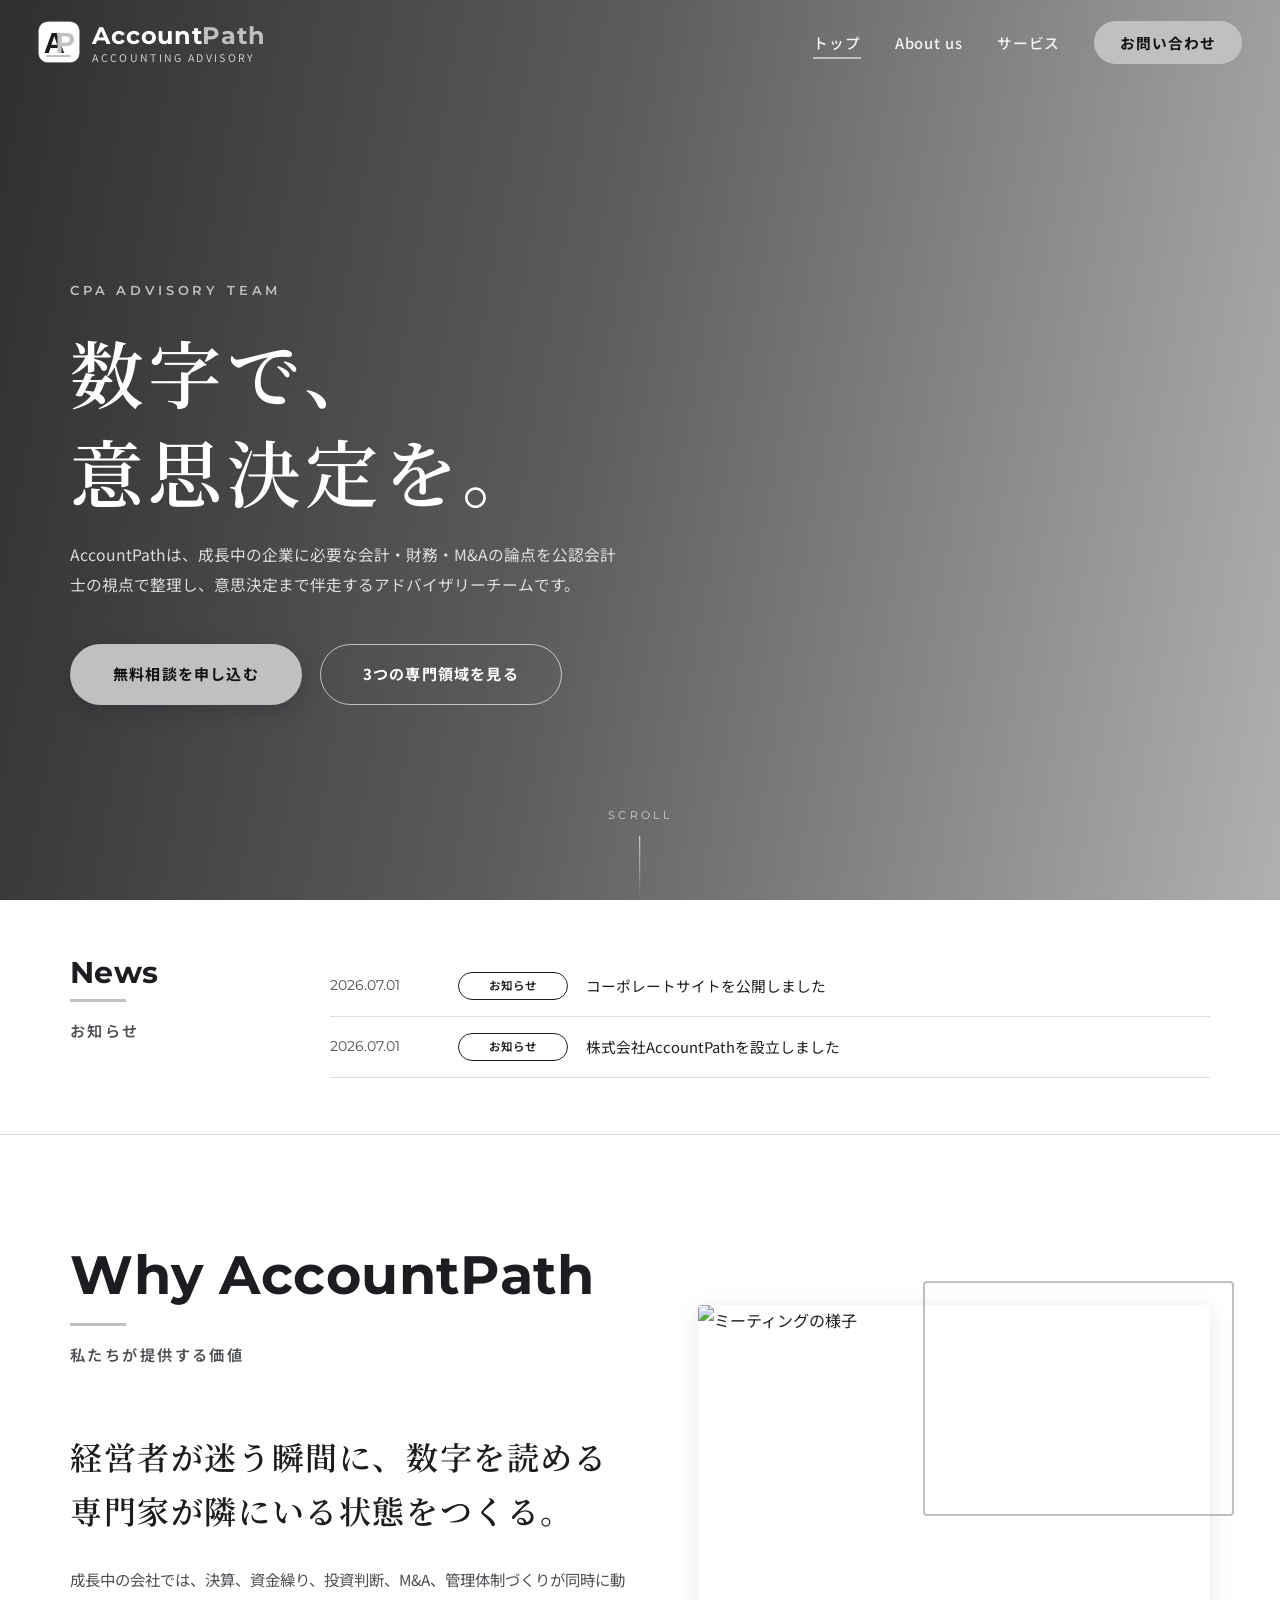
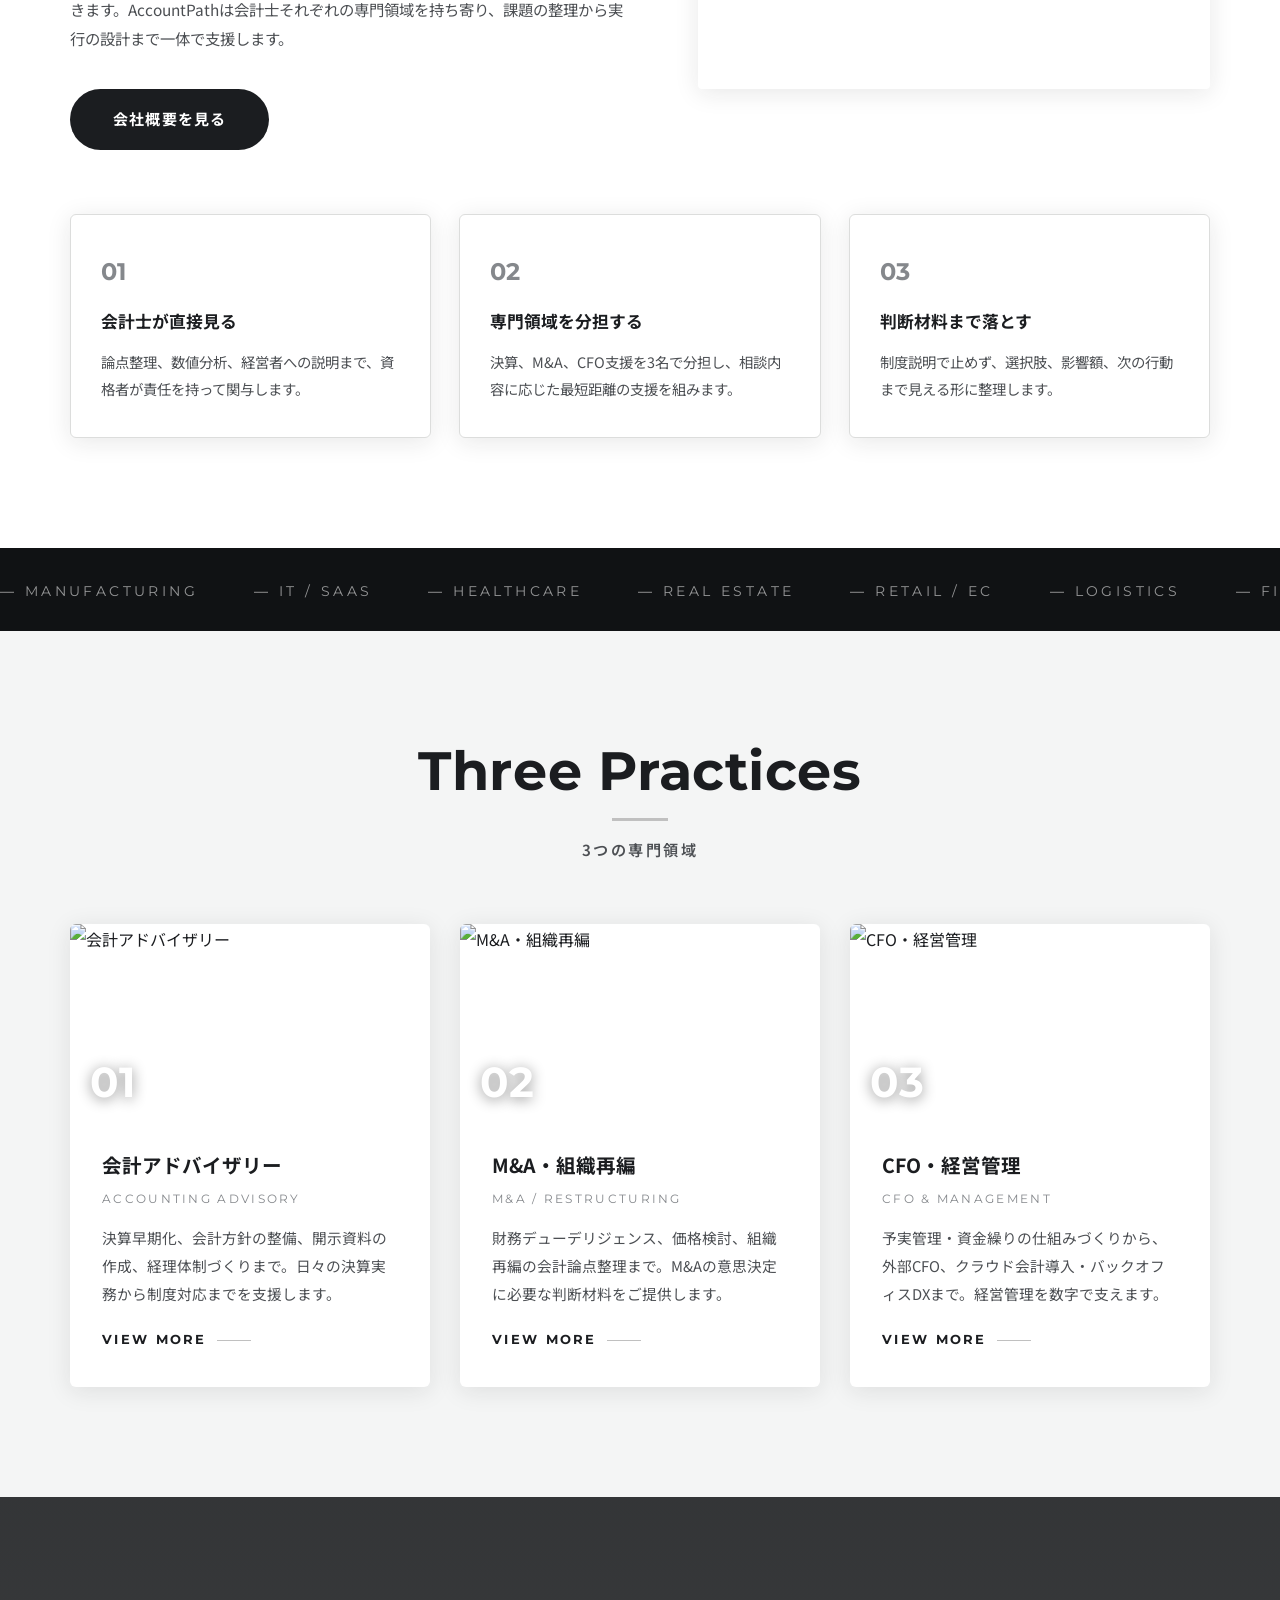
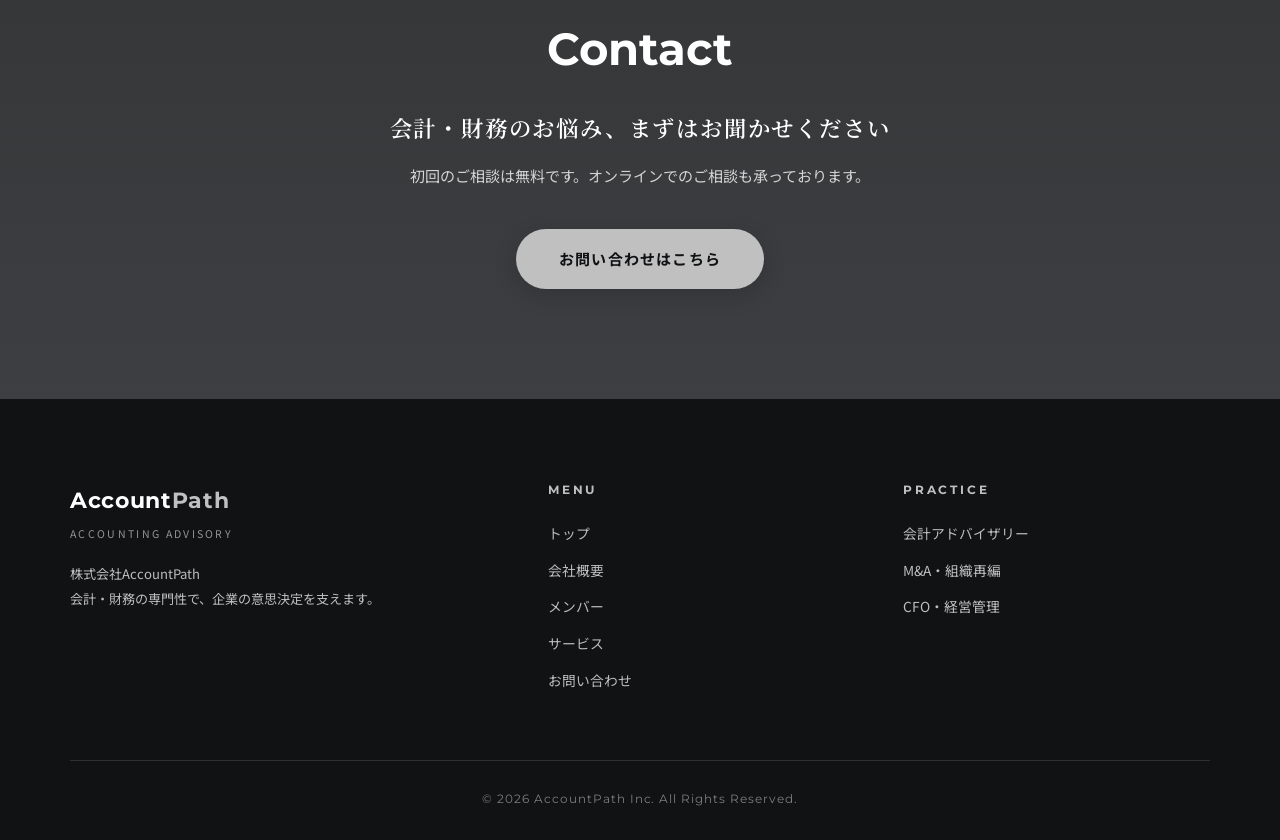
==== commit ed8c03e2: "Update nav, logo, Why section, and office address - Replace header logo with the white-background AP" ====
--- a/index.html
+++ b/index.html
@@ -15,8 +15,7 @@
   <header class="site-header">
     <div class="container-wide header-inner">
       <a href="index.html" class="brand">
-        <img src="images/logo-icon-white.svg" alt="" class="brand-mark brand-mark-light">
-        <img src="images/logo-icon.svg" alt="" class="brand-mark brand-mark-dark">
+        <img src="images/ap-appicon-mono-white.svg" alt="" class="brand-mark">
         <span class="brand-text">
           <span class="brand-logo">Account<span class="brand-accent">Path</span></span>
           <span class="brand-sub">ACCOUNTING ADVISORY</span>
@@ -28,9 +27,14 @@
       <nav class="global-nav">
         <ul>
           <li><a href="index.html" aria-current="page">トップ</a></li>
-          <li><a href="services.html">サービス紹介</a></li>
-          <li><a href="company.html">会社概要</a></li>
-          <li><a href="members.html">メンバー</a></li>
+          <li class="has-dropdown">
+            <a href="company.html">About us</a>
+            <ul class="dropdown-menu">
+              <li><a href="company.html">会社概要</a></li>
+              <li><a href="members.html">メンバー</a></li>
+            </ul>
+          </li>
+          <li><a href="services.html">サービス</a></li>
           <li><a href="contact.html" class="nav-cta">お問い合わせ</a></li>
         </ul>
       </nav>
@@ -77,28 +81,42 @@
       </div>
     </section>
 
-    <!-- About -->
+    <!-- Why AccountPath -->
     <section class="section">
       <div class="container">
         <div class="about-grid">
           <div class="about-copy">
             <div class="sec-head reveal">
-              <span class="sec-en">About Us</span>
-              <span class="sec-jp">私たちについて</span>
+              <span class="sec-en">Why AccountPath</span>
+              <span class="sec-jp">私たちが提供する価値</span>
             </div>
             <p class="statement reveal">
-              会計は未来を導くGPS
+              経営者が迷う瞬間に、数字を読める専門家が隣にいる状態をつくる。
             </p>
             <p class="reveal">
-              私たちAccountPathは、社名のとおり「会計(Account)を通じて、企業の進む道(Path)を描く」ことを使命とする会計アドバイザリーファームです。
-            </p>
-            <p class="reveal">
-              会計基準や制度の説明にとどまらず、その数字が経営にとって何を意味するのか、次にどんな一手を打つべきかまで踏み込み、お客様とともに考え抜きます。
+              成長中の会社では、決算、資金繰り、投資判断、M&A、管理体制づくりが同時に動きます。AccountPathは会計士それぞれの専門領域を持ち寄り、課題の整理から実行の設計まで一体で支援します。
             </p>
             <a href="company.html" class="btn btn-navy reveal">会社概要を見る</a>
           </div>
           <div class="about-photo reveal reveal-delay-1">
             <img src="https://images.unsplash.com/photo-1560264280-88b68371db39?auto=format&fit=crop&w=1200&q=80" alt="ミーティングの様子" loading="lazy">
+          </div>
+        </div>
+        <div class="principle-grid">
+          <div class="principle-card reveal">
+            <span class="num">01</span>
+            <h3>会計士が直接見る</h3>
+            <p>論点整理、数値分析、経営者への説明まで、資格者が責任を持って関与します。</p>
+          </div>
+          <div class="principle-card reveal reveal-delay-1">
+            <span class="num">02</span>
+            <h3>専門領域を分担する</h3>
+            <p>決算、M&A、CFO支援を3名で分担し、相談内容に応じた最短距離の支援を組みます。</p>
+          </div>
+          <div class="principle-card reveal reveal-delay-2">
+            <span class="num">03</span>
+            <h3>判断材料まで落とす</h3>
+            <p>制度説明で止めず、選択肢、影響額、次の行動まで見える形に整理します。</p>
           </div>
         </div>
       </div>
@@ -183,9 +201,9 @@
           <h4>Menu</h4>
           <ul>
             <li><a href="index.html">トップ</a></li>
-            <li><a href="services.html">サービス紹介</a></li>
             <li><a href="company.html">会社概要</a></li>
             <li><a href="members.html">メンバー</a></li>
+            <li><a href="services.html">サービス</a></li>
             <li><a href="contact.html">お問い合わせ</a></li>
           </ul>
         </div>
--- a/css/style.css
+++ b/css/style.css
@@ -85,11 +85,8 @@
 .brand { display: flex; align-items: center; gap: 12px; }
 .brand-text { display: flex; flex-direction: column; line-height: 1.3; }
 
-/* 会社ロゴ(白ヘッダー用カラー版 / 暗背景用ホワイト版を切り替え) */
+/* 会社ロゴ(白背景版APアイコン: 自前の白地を持つためどの背景でも共通) */
 .brand-mark { width: 42px; height: 42px; display: block; }
-.brand-mark-dark { display: none; }
-.site-header.scrolled .brand-mark-light { display: none; }
-.site-header.scrolled .brand-mark-dark { display: block; }
 
 .brand-logo {
   font-family: var(--font-en);
@@ -109,6 +106,41 @@
 }
 
 .global-nav ul { display: flex; align-items: center; gap: 34px; }
+.global-nav li { position: relative; }
+
+/* ドロップダウン(About us 配下) */
+.dropdown-menu {
+  position: absolute;
+  top: 100%;
+  left: 50%;
+  transform: translate(-50%, 10px);
+  background: #fff;
+  min-width: 190px;
+  border-radius: 6px;
+  box-shadow: 0 10px 30px rgba(27, 29, 32, 0.18);
+  padding: 10px 0;
+  opacity: 0;
+  visibility: hidden;
+  transition: opacity 0.25s, transform 0.25s, visibility 0.25s;
+}
+.has-dropdown:hover .dropdown-menu,
+.has-dropdown:focus-within .dropdown-menu {
+  opacity: 1;
+  visibility: visible;
+  transform: translate(-50%, 0);
+}
+.global-nav .dropdown-menu li { width: 100%; }
+.global-nav .dropdown-menu a {
+  display: block;
+  padding: 11px 24px;
+  color: var(--navy);
+  font-size: 0.88rem;
+  white-space: nowrap;
+  border-bottom: none;
+  transition: background 0.2s;
+}
+.global-nav .dropdown-menu a::after { display: none; }
+.global-nav .dropdown-menu a:hover { background: var(--bg-soft); }
 
 .global-nav a {
   font-size: 0.92rem;
@@ -469,6 +501,38 @@
   border: 2px solid var(--accent);
   border-radius: 4px;
   z-index: -1;
+}
+
+/* Why AccountPath: 3つの価値カード */
+.principle-grid {
+  display: grid;
+  grid-template-columns: repeat(3, 1fr);
+  gap: 28px;
+  margin-top: 64px;
+}
+.principle-card {
+  background: #fff;
+  border: 1px solid var(--border);
+  border-radius: 6px;
+  padding: 34px 30px;
+  box-shadow: var(--shadow);
+}
+.principle-card .num {
+  font-family: var(--font-en);
+  font-size: 1.5rem;
+  font-weight: 700;
+  color: var(--accent-text);
+  display: block;
+  margin-bottom: 12px;
+}
+.principle-card h3 {
+  font-size: 1.05rem;
+  color: var(--navy);
+  margin-bottom: 10px;
+}
+.principle-card p {
+  font-size: 0.9rem;
+  color: var(--text-muted);
 }
 
 /* =========================================================
@@ -1141,6 +1205,25 @@
   .global-nav a::after { display: none; }
   .nav-cta { margin-top: 18px; }
 
+  /* モバイルではドロップダウンを展開表示 */
+  .dropdown-menu {
+    position: static;
+    transform: none;
+    opacity: 1;
+    visibility: visible;
+    background: transparent;
+    box-shadow: none;
+    padding: 0;
+    min-width: 0;
+  }
+  .global-nav .dropdown-menu a {
+    font-size: 0.95rem;
+    padding: 10px 40px;
+    opacity: 0.85;
+  }
+
+  .principle-grid { grid-template-columns: 1fr; }
+
   .news-strip-inner { grid-template-columns: 1fr; gap: 20px; }
   .news-list li { grid-template-columns: 92px 1fr; grid-template-rows: auto auto; gap: 4px 14px; padding: 14px 0; }
   .news-list .news-cat { grid-column: 2; grid-row: 1; justify-self: start; padding: 2px 14px; }
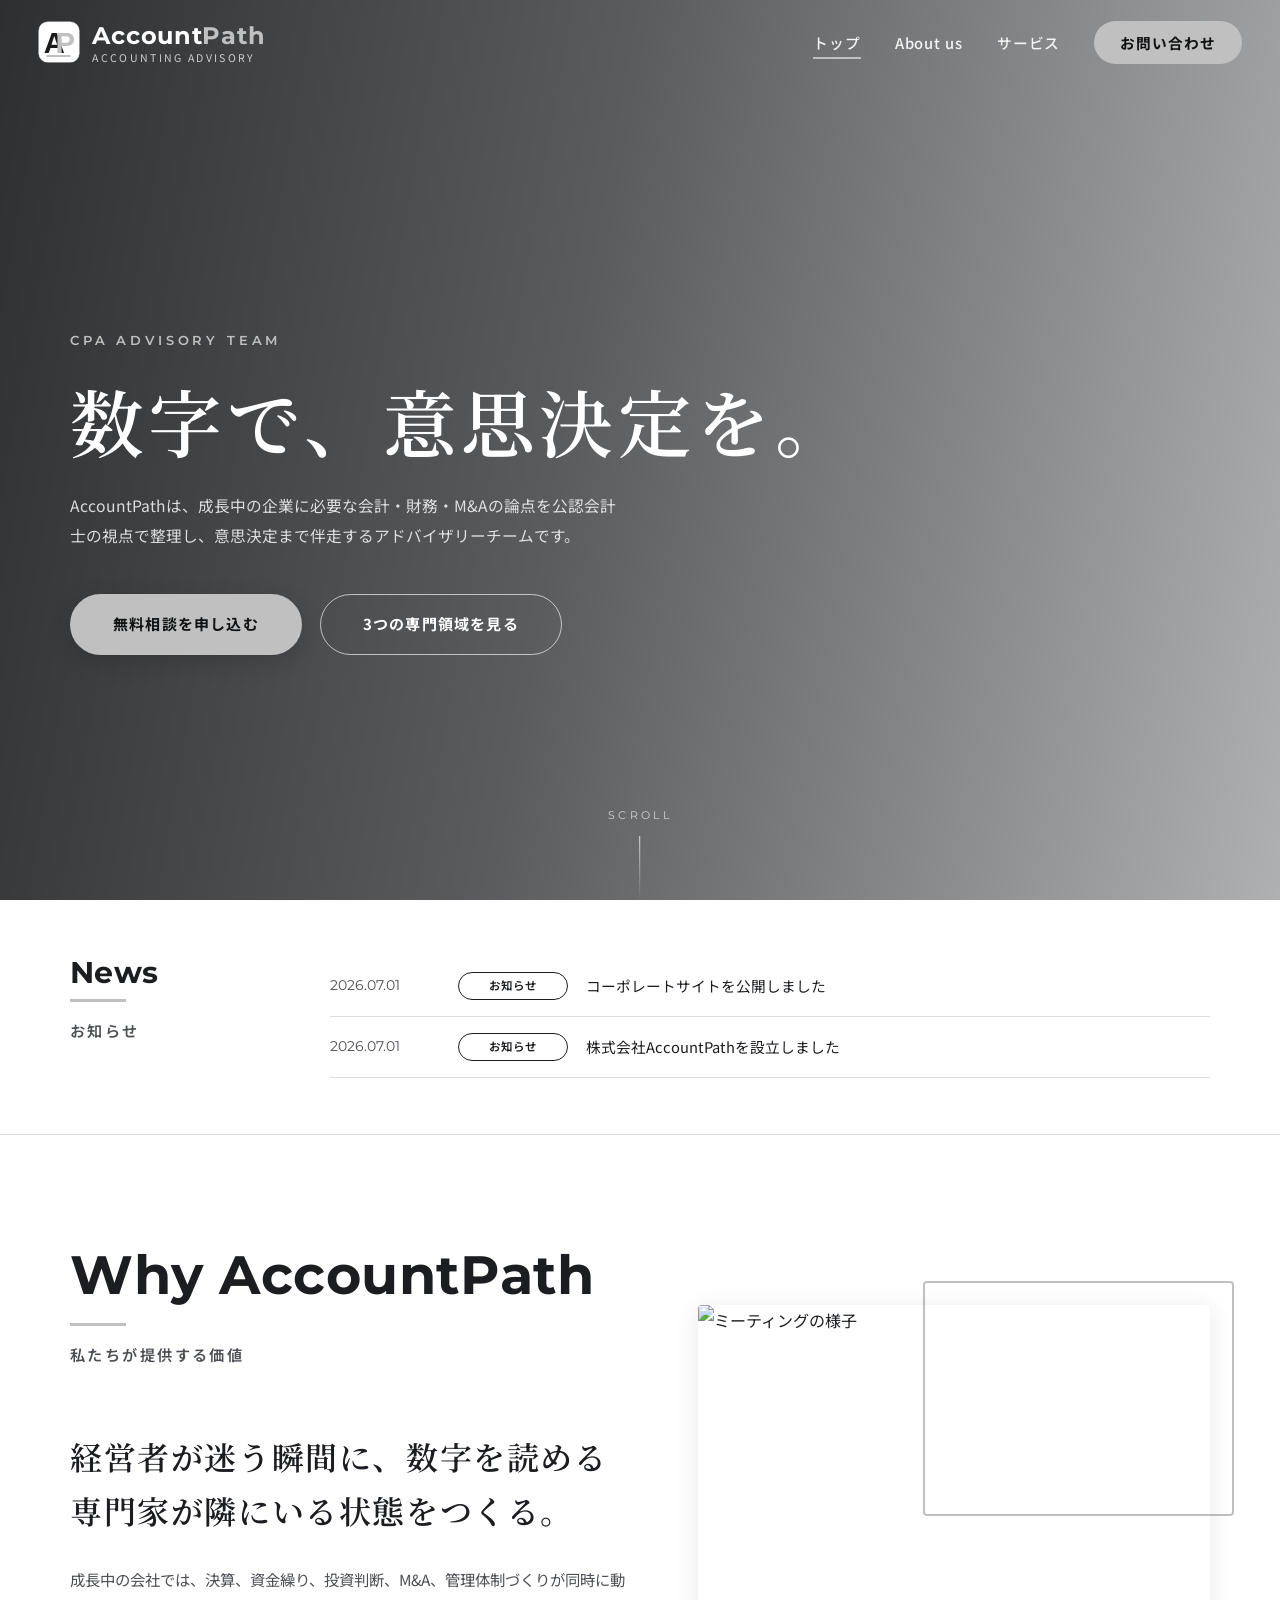
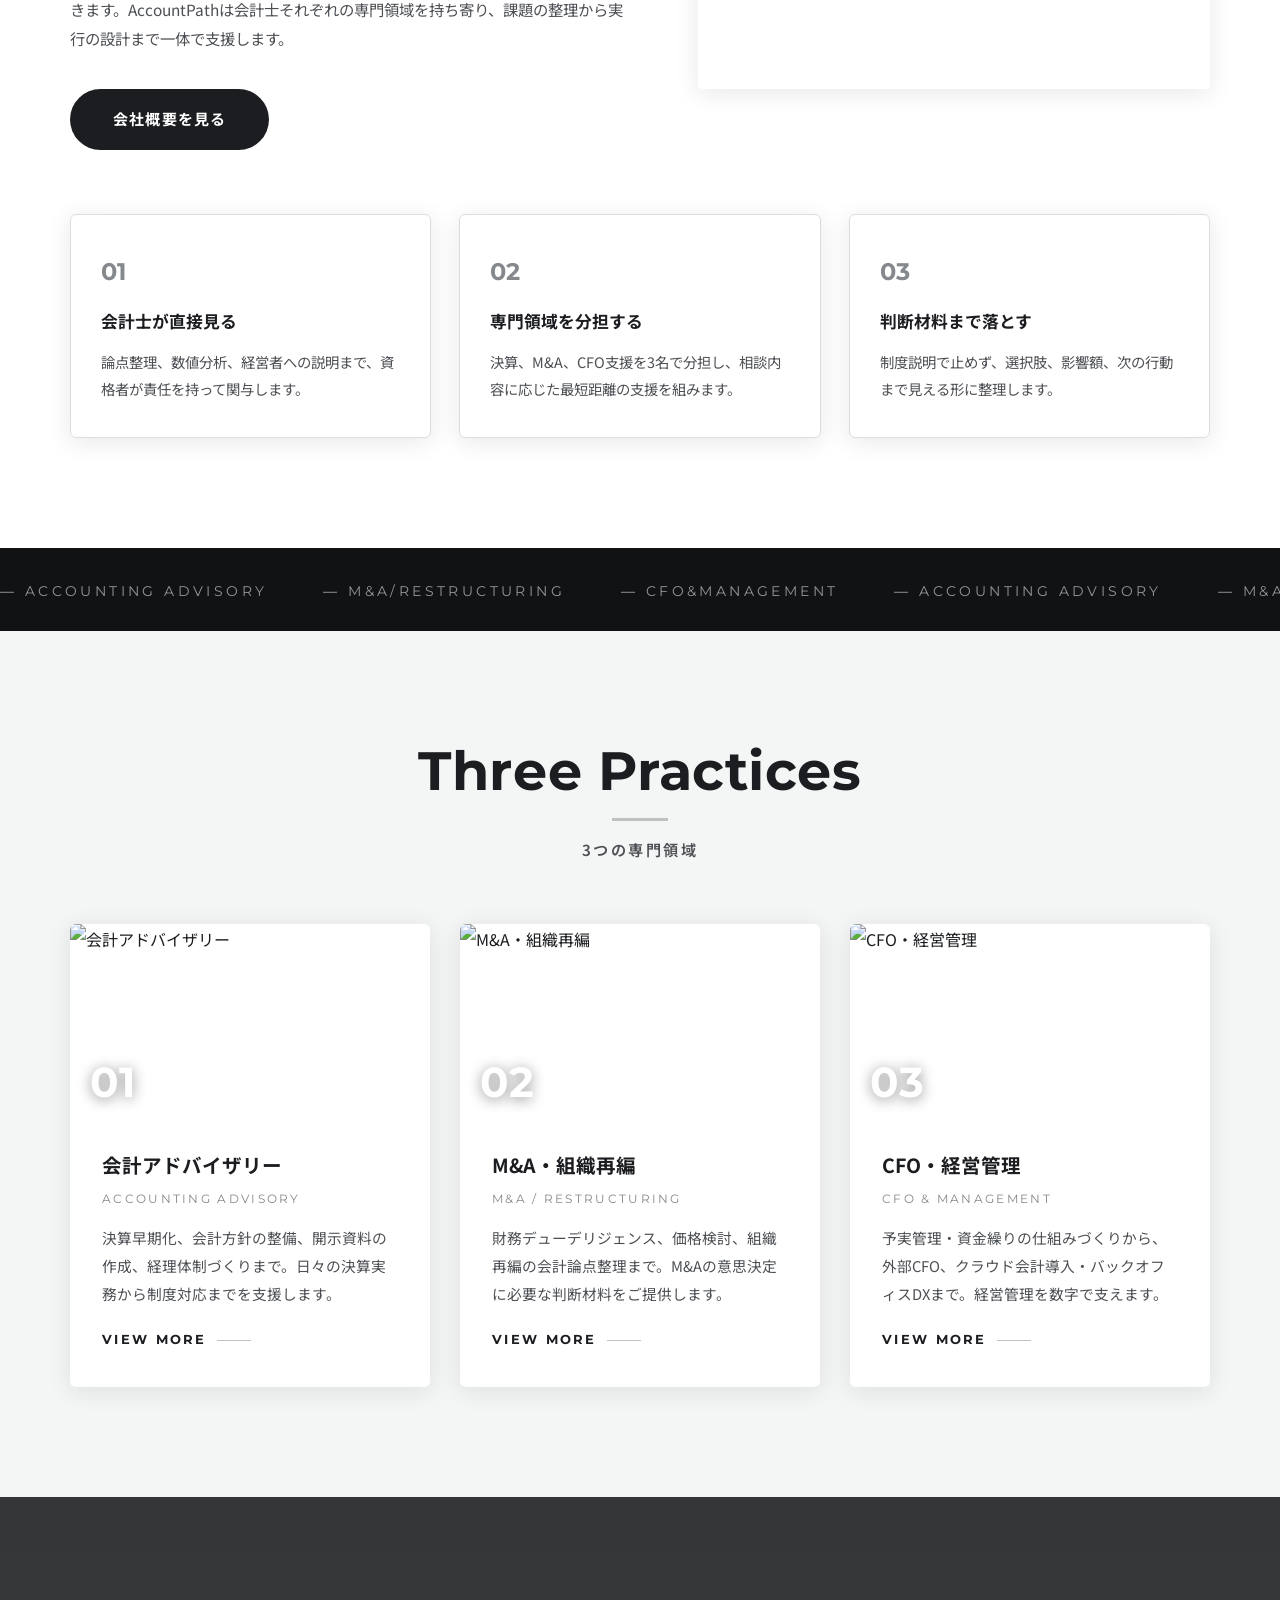
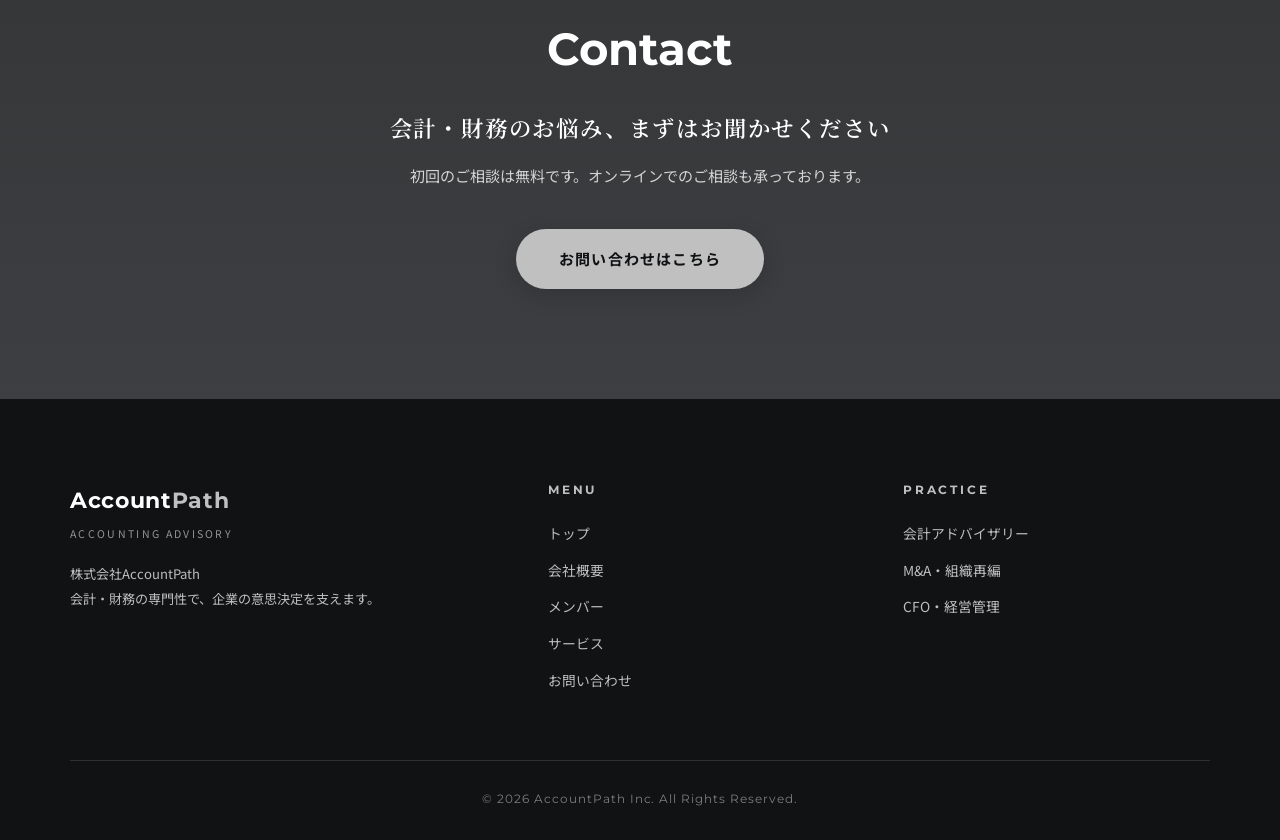
==== commit 7674a42e: "Polish hero, marquee, dropdown, CEO photo, and favicon - Remove line break in hero key message - Mar" ====
--- a/index.html
+++ b/index.html
@@ -8,6 +8,7 @@
   <link rel="preconnect" href="https://fonts.googleapis.com">
   <link rel="preconnect" href="https://fonts.gstatic.com" crossorigin>
   <link href="https://fonts.googleapis.com/css2?family=Montserrat:wght@600;700&family=Noto+Sans+JP:wght@400;500;700&family=Noto+Serif+JP:wght@600;700&display=swap" rel="stylesheet">
+  <link rel="icon" type="image/svg+xml" href="images/ap-appicon-mono.svg">
   <link rel="stylesheet" href="css/style.css">
 </head>
 <body>
@@ -30,8 +31,8 @@
           <li class="has-dropdown">
             <a href="company.html">About us</a>
             <ul class="dropdown-menu">
-              <li><a href="company.html">会社概要</a></li>
-              <li><a href="members.html">メンバー</a></li>
+              <li><a href="company.html">会社概要<span class="arrow">→</span></a></li>
+              <li><a href="members.html">メンバー<span class="arrow">→</span></a></li>
             </ul>
           </li>
           <li><a href="services.html">サービス</a></li>
@@ -47,7 +48,7 @@
       <div class="hero-bg" style="background-image: url('https://images.unsplash.com/photo-1486406146926-c627a92ad1ab?auto=format&fit=crop&w=1920&q=80');"></div>
       <div class="hero-inner">
         <p class="hero-eyebrow">CPA Advisory Team</p>
-        <h1 class="hero-catch">数字で、<br>意思決定を。</h1>
+        <h1 class="hero-catch">数字で、意思決定を。</h1>
         <p class="hero-lead">
           AccountPathは、成長中の企業に必要な会計・財務・M&Aの論点を公認会計士の視点で整理し、意思決定まで伴走するアドバイザリーチームです。
         </p>
@@ -122,11 +123,11 @@
       </div>
     </section>
 
-    <!-- 対応業界マーキー -->
+    <!-- 専門領域マーキー -->
     <div class="marquee" aria-hidden="true">
       <div class="marquee-track">
-        <span>MANUFACTURING</span><span>IT / SAAS</span><span>HEALTHCARE</span><span>REAL ESTATE</span><span>RETAIL / EC</span><span>LOGISTICS</span><span>FINANCE</span><span>STARTUP</span>
-        <span>MANUFACTURING</span><span>IT / SAAS</span><span>HEALTHCARE</span><span>REAL ESTATE</span><span>RETAIL / EC</span><span>LOGISTICS</span><span>FINANCE</span><span>STARTUP</span>
+        <span>ACCOUNTING ADVISORY</span><span>M&amp;A/RESTRUCTURING</span><span>CFO&amp;MANAGEMENT</span><span>ACCOUNTING ADVISORY</span><span>M&amp;A/RESTRUCTURING</span><span>CFO&amp;MANAGEMENT</span><span>ACCOUNTING ADVISORY</span><span>M&amp;A/RESTRUCTURING</span><span>CFO&amp;MANAGEMENT</span>
+        <span>ACCOUNTING ADVISORY</span><span>M&amp;A/RESTRUCTURING</span><span>CFO&amp;MANAGEMENT</span><span>ACCOUNTING ADVISORY</span><span>M&amp;A/RESTRUCTURING</span><span>CFO&amp;MANAGEMENT</span><span>ACCOUNTING ADVISORY</span><span>M&amp;A/RESTRUCTURING</span><span>CFO&amp;MANAGEMENT</span>
       </div>
     </div>
 
--- a/css/style.css
+++ b/css/style.css
@@ -115,10 +115,10 @@
   left: 50%;
   transform: translate(-50%, 10px);
   background: #fff;
-  min-width: 190px;
-  border-radius: 6px;
-  box-shadow: 0 10px 30px rgba(27, 29, 32, 0.18);
-  padding: 10px 0;
+  min-width: 250px;
+  border-radius: 8px;
+  box-shadow: 0 10px 34px rgba(27, 29, 32, 0.18);
+  padding: 14px 12px;
   opacity: 0;
   visibility: hidden;
   transition: opacity 0.25s, transform 0.25s, visibility 0.25s;
@@ -131,16 +131,40 @@
 }
 .global-nav .dropdown-menu li { width: 100%; }
 .global-nav .dropdown-menu a {
-  display: block;
-  padding: 11px 24px;
+  display: flex;
+  align-items: center;
+  justify-content: space-between;
+  gap: 20px;
+  padding: 13px 16px;
   color: var(--navy);
-  font-size: 0.88rem;
+  font-size: 0.9rem;
   white-space: nowrap;
   border-bottom: none;
+  border-radius: 6px;
   transition: background 0.2s;
 }
 .global-nav .dropdown-menu a::after { display: none; }
 .global-nav .dropdown-menu a:hover { background: var(--bg-soft); }
+
+/* 行末の丸囲み矢印(univis風) */
+.dropdown-menu .arrow {
+  flex: none;
+  width: 28px;
+  height: 28px;
+  border: 1px solid var(--navy);
+  border-radius: 50%;
+  display: flex;
+  align-items: center;
+  justify-content: center;
+  font-size: 0.78rem;
+  line-height: 1;
+  color: var(--navy);
+  transition: background 0.2s, color 0.2s;
+}
+.dropdown-menu a:hover .arrow {
+  background: var(--navy);
+  color: #fff;
+}
 
 .global-nav a {
   font-size: 0.92rem;
@@ -1220,7 +1244,9 @@
     font-size: 0.95rem;
     padding: 10px 40px;
     opacity: 0.85;
+    justify-content: center;
   }
+  .dropdown-menu .arrow { display: none; }
 
   .principle-grid { grid-template-columns: 1fr; }
 
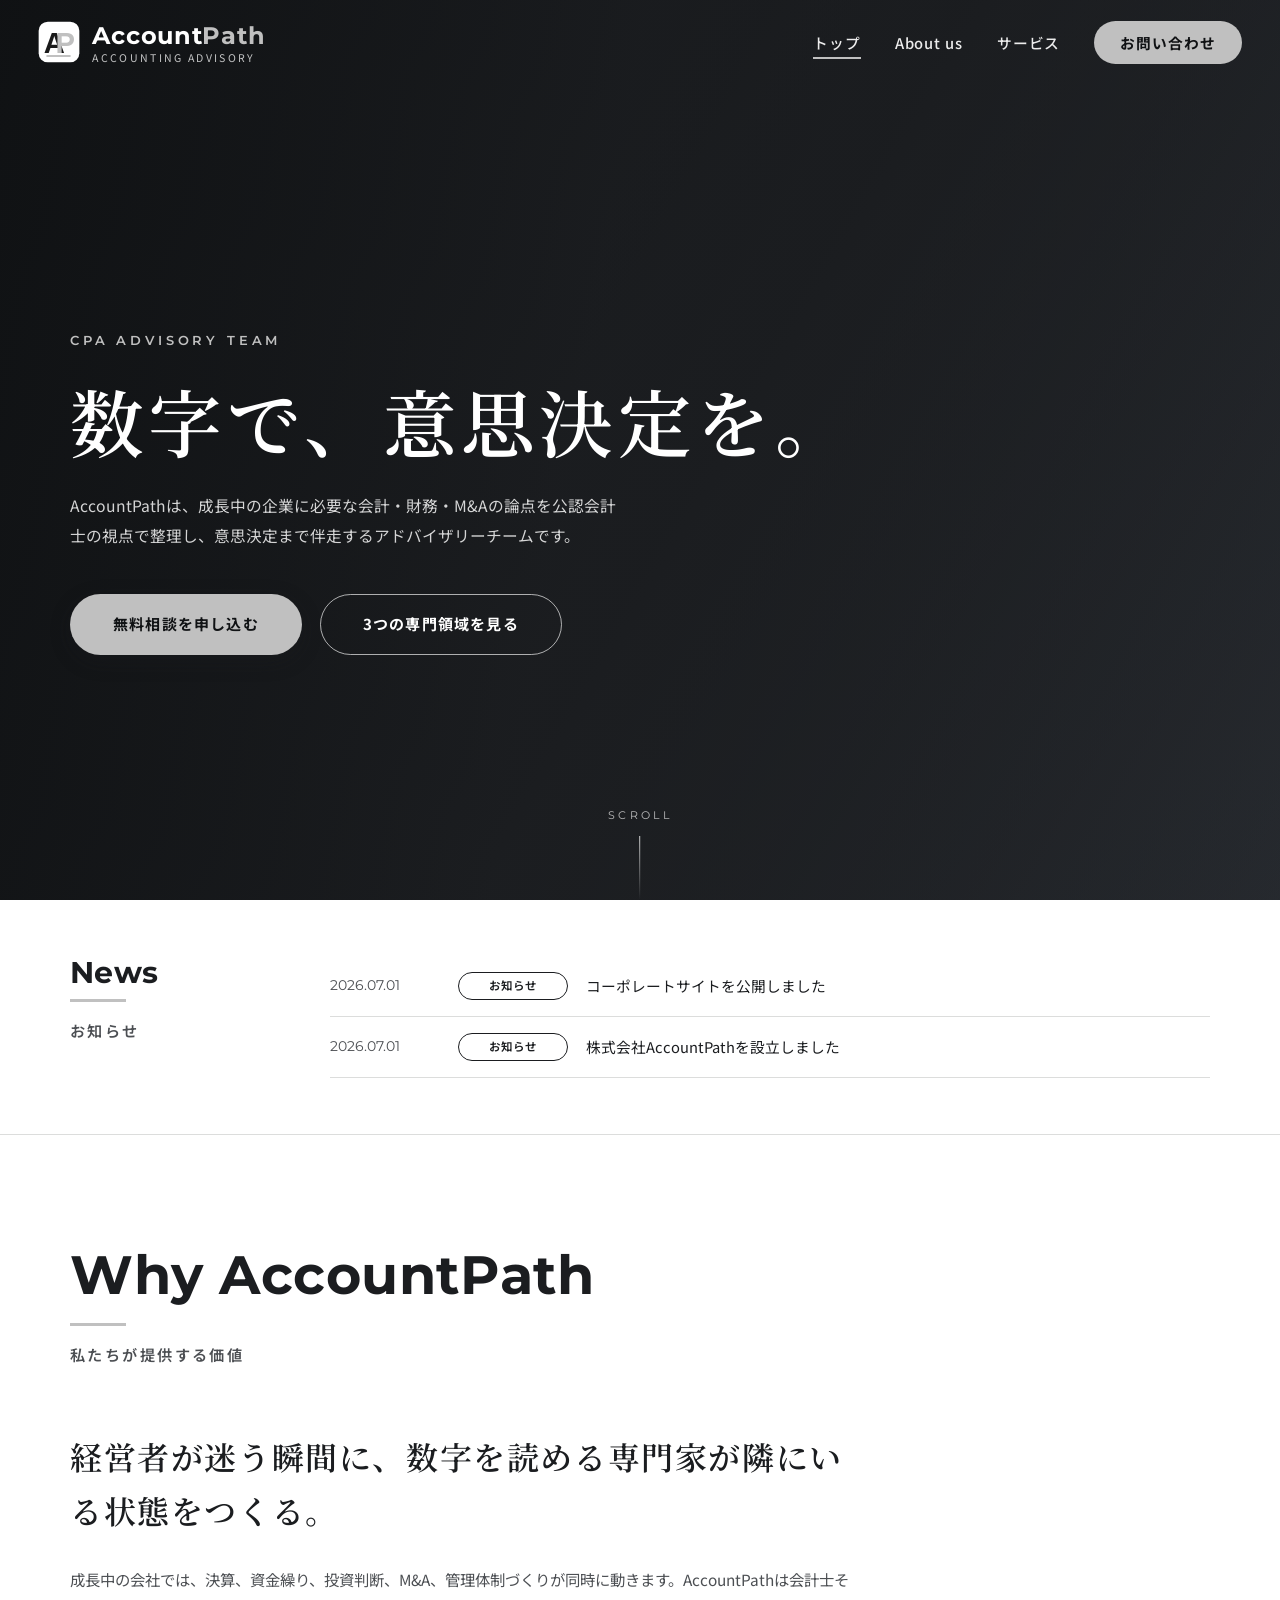
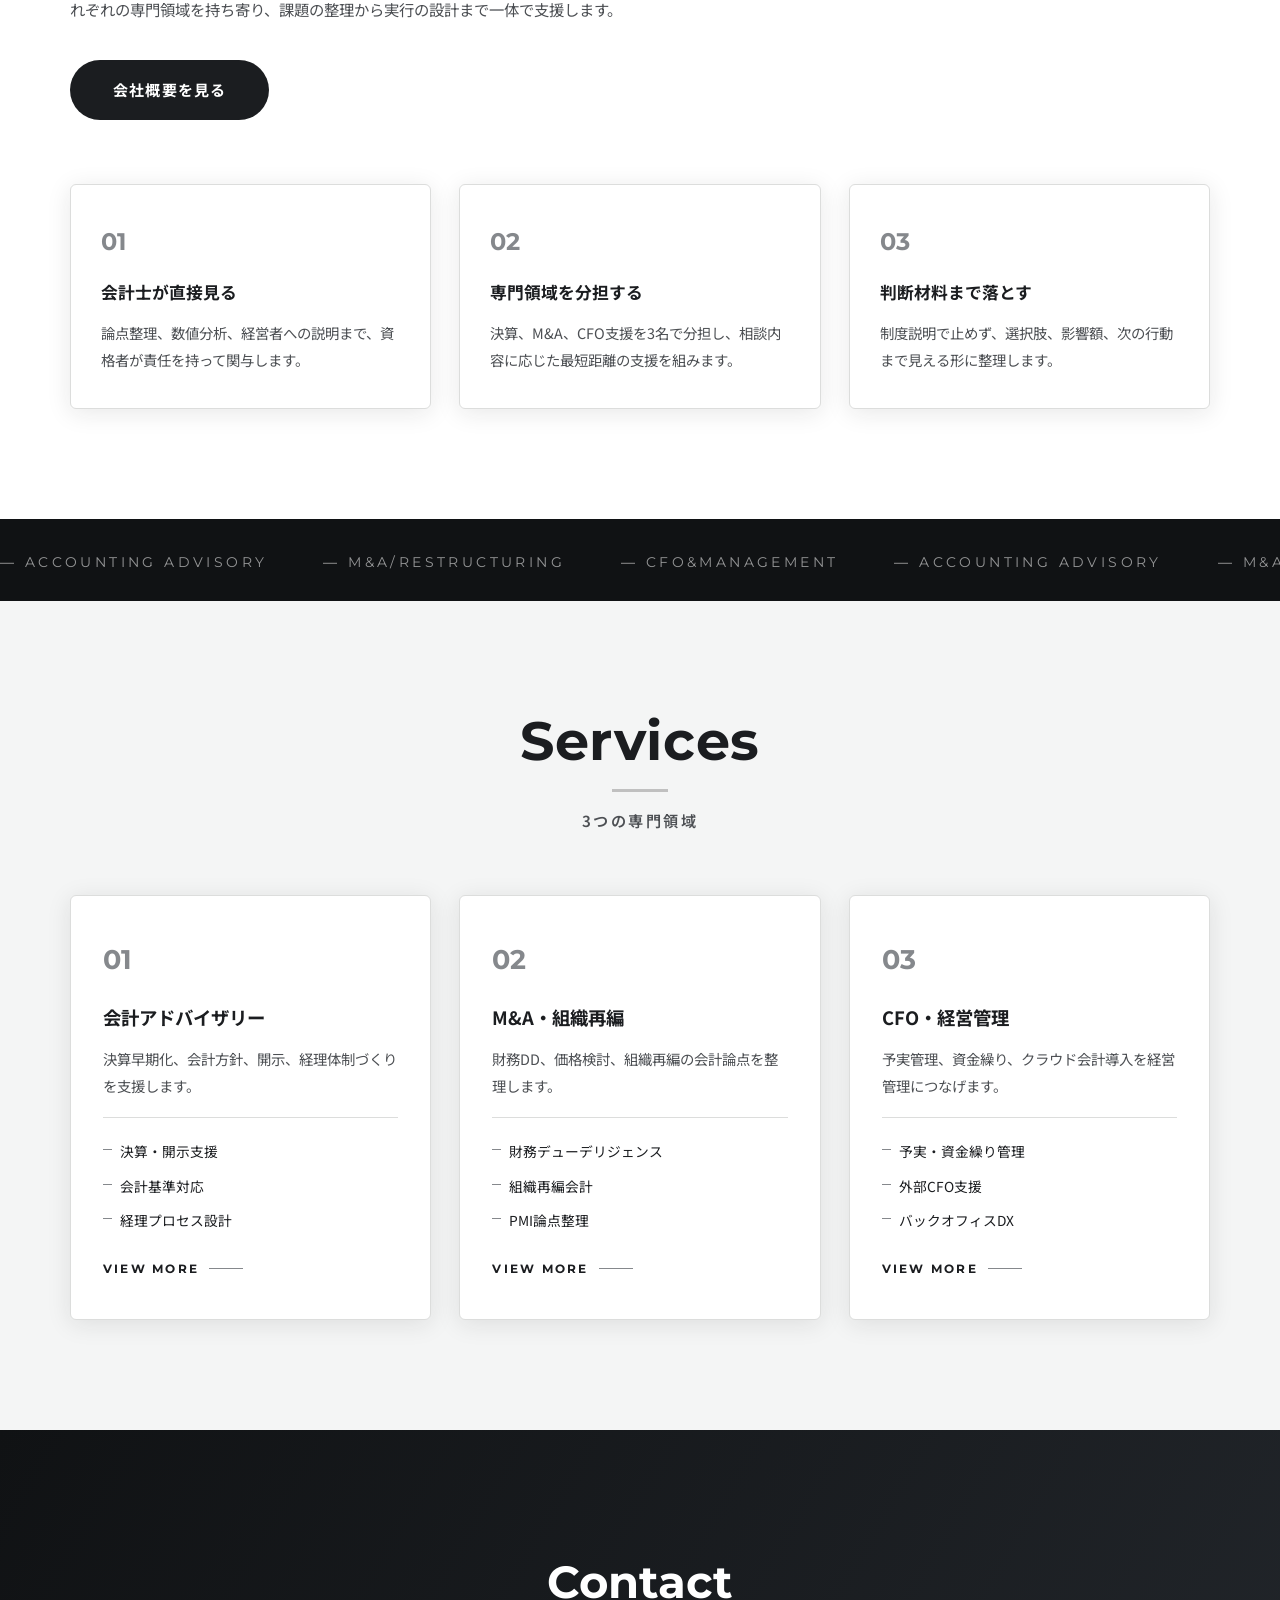
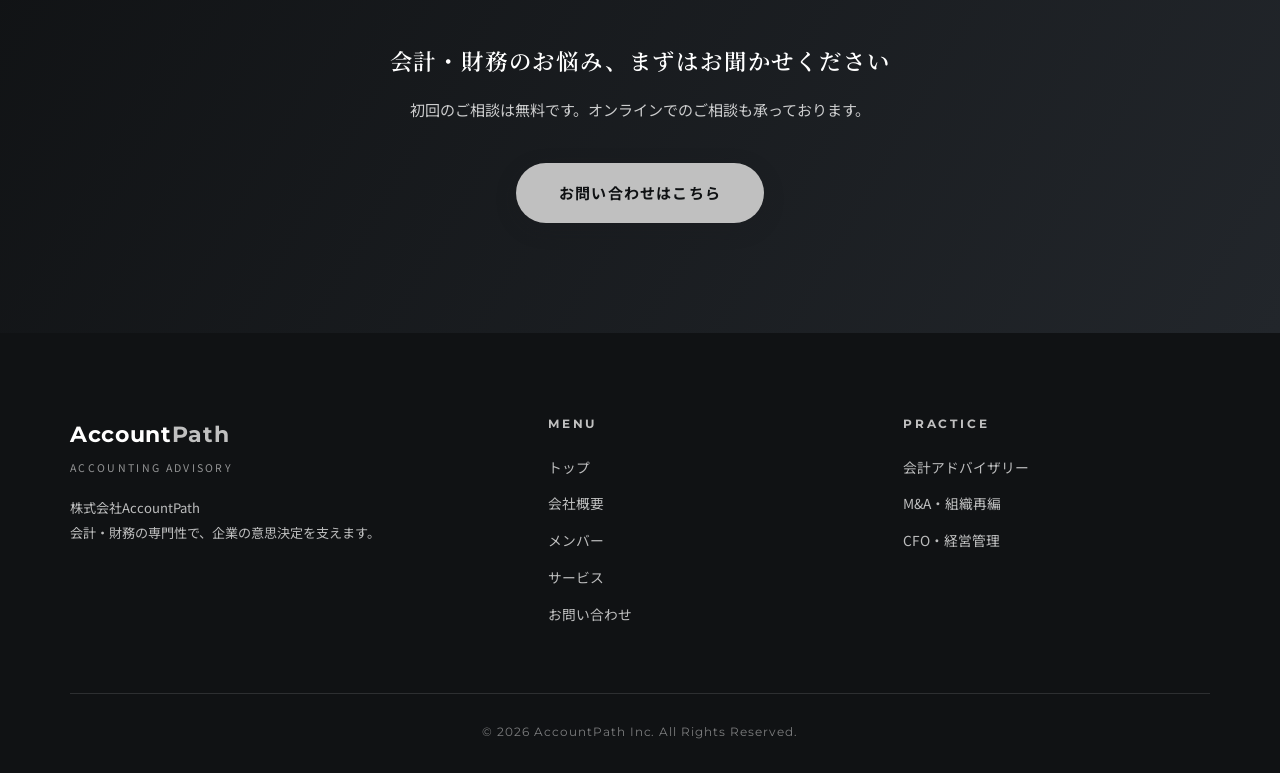
==== commit bf0848db: "Remove stock photos and adopt member-preview service layout - Drop all Unsplash imagery; only the me" ====
--- a/index.html
+++ b/index.html
@@ -45,7 +45,6 @@
   <main>
     <!-- ヒーロー -->
     <section class="hero">
-      <div class="hero-bg" style="background-image: url('https://images.unsplash.com/photo-1486406146926-c627a92ad1ab?auto=format&fit=crop&w=1920&q=80');"></div>
       <div class="hero-inner">
         <p class="hero-eyebrow">CPA Advisory Team</p>
         <h1 class="hero-catch">数字で、意思決定を。</h1>
@@ -85,23 +84,18 @@
     <!-- Why AccountPath -->
     <section class="section">
       <div class="container">
-        <div class="about-grid">
-          <div class="about-copy">
-            <div class="sec-head reveal">
-              <span class="sec-en">Why AccountPath</span>
-              <span class="sec-jp">私たちが提供する価値</span>
-            </div>
-            <p class="statement reveal">
-              経営者が迷う瞬間に、数字を読める専門家が隣にいる状態をつくる。
-            </p>
-            <p class="reveal">
-              成長中の会社では、決算、資金繰り、投資判断、M&A、管理体制づくりが同時に動きます。AccountPathは会計士それぞれの専門領域を持ち寄り、課題の整理から実行の設計まで一体で支援します。
-            </p>
-            <a href="company.html" class="btn btn-navy reveal">会社概要を見る</a>
-          </div>
-          <div class="about-photo reveal reveal-delay-1">
-            <img src="https://images.unsplash.com/photo-1560264280-88b68371db39?auto=format&fit=crop&w=1200&q=80" alt="ミーティングの様子" loading="lazy">
-          </div>
+        <div class="about-copy" style="max-width: 780px;">
+          <div class="sec-head reveal">
+            <span class="sec-en">Why AccountPath</span>
+            <span class="sec-jp">私たちが提供する価値</span>
+          </div>
+          <p class="statement reveal">
+            経営者が迷う瞬間に、数字を読める専門家が隣にいる状態をつくる。
+          </p>
+          <p class="reveal">
+            成長中の会社では、決算、資金繰り、投資判断、M&A、管理体制づくりが同時に動きます。AccountPathは会計士それぞれの専門領域を持ち寄り、課題の整理から実行の設計まで一体で支援します。
+          </p>
+          <a href="company.html" class="btn btn-navy reveal">会社概要を見る</a>
         </div>
         <div class="principle-grid">
           <div class="principle-card reveal">
@@ -135,52 +129,49 @@
     <section class="section section-alt">
       <div class="container">
         <div class="sec-head center reveal">
-          <span class="sec-en">Three Practices</span>
+          <span class="sec-en">Services</span>
           <span class="sec-jp">3つの専門領域</span>
         </div>
-        <div class="service-cards">
-          <a href="services.html#accounting" class="s-card reveal">
-            <div class="s-card-photo">
-              <img src="https://images.unsplash.com/photo-1554224155-6726b3ff858f?auto=format&fit=crop&w=1200&q=80" alt="会計アドバイザリー" loading="lazy">
-              <span class="s-num">01</span>
-            </div>
-            <div class="s-card-body">
-              <h3>会計アドバイザリー</h3>
-              <span class="en">Accounting Advisory</span>
-              <p>決算早期化、会計方針の整備、開示資料の作成、経理体制づくりまで。日々の決算実務から制度対応までを支援します。</p>
-              <span class="s-card-link">VIEW MORE</span>
-            </div>
+        <div class="practice-grid">
+          <a href="services.html#accounting" class="practice-card reveal">
+            <span class="practice-num">01</span>
+            <h3>会計アドバイザリー</h3>
+            <p>決算早期化、会計方針、開示、経理体制づくりを支援します。</p>
+            <ul>
+              <li>決算・開示支援</li>
+              <li>会計基準対応</li>
+              <li>経理プロセス設計</li>
+            </ul>
+            <span class="more">VIEW MORE</span>
           </a>
-          <a href="services.html#ma" class="s-card reveal reveal-delay-1">
-            <div class="s-card-photo">
-              <img src="https://images.unsplash.com/photo-1454165804606-c3d57bc86b40?auto=format&fit=crop&w=1200&q=80" alt="M&A・組織再編" loading="lazy">
-              <span class="s-num">02</span>
-            </div>
-            <div class="s-card-body">
-              <h3>M&A・組織再編</h3>
-              <span class="en">M&A / Restructuring</span>
-              <p>財務デューデリジェンス、価格検討、組織再編の会計論点整理まで。M&Aの意思決定に必要な判断材料をご提供します。</p>
-              <span class="s-card-link">VIEW MORE</span>
-            </div>
+          <a href="services.html#ma" class="practice-card reveal reveal-delay-1">
+            <span class="practice-num">02</span>
+            <h3>M&A・組織再編</h3>
+            <p>財務DD、価格検討、組織再編の会計論点を整理します。</p>
+            <ul>
+              <li>財務デューデリジェンス</li>
+              <li>組織再編会計</li>
+              <li>PMI論点整理</li>
+            </ul>
+            <span class="more">VIEW MORE</span>
           </a>
-          <a href="services.html#cfo" class="s-card reveal reveal-delay-2">
-            <div class="s-card-photo">
-              <img src="https://images.unsplash.com/photo-1507679799987-c73779587ccf?auto=format&fit=crop&w=1200&q=80" alt="CFO・経営管理" loading="lazy">
-              <span class="s-num">03</span>
-            </div>
-            <div class="s-card-body">
-              <h3>CFO・経営管理</h3>
-              <span class="en">CFO & Management</span>
-              <p>予実管理・資金繰りの仕組みづくりから、外部CFO、クラウド会計導入・バックオフィスDXまで。経営管理を数字で支えます。</p>
-              <span class="s-card-link">VIEW MORE</span>
-            </div>
+          <a href="services.html#cfo" class="practice-card reveal reveal-delay-2">
+            <span class="practice-num">03</span>
+            <h3>CFO・経営管理</h3>
+            <p>予実管理、資金繰り、クラウド会計導入を経営管理につなげます。</p>
+            <ul>
+              <li>予実・資金繰り管理</li>
+              <li>外部CFO支援</li>
+              <li>バックオフィスDX</li>
+            </ul>
+            <span class="more">VIEW MORE</span>
           </a>
         </div>
       </div>
     </section>
 
     <!-- CTA -->
-    <section class="cta-band" style="--cta-bg: url('https://images.unsplash.com/photo-1444653614773-995cb1ef9efa?auto=format&fit=crop&w=1920&q=80');">
+    <section class="cta-band">
       <div class="container">
         <span class="en reveal">Contact</span>
         <h2 class="reveal">会計・財務のお悩み、まずはお聞かせください</h2>
--- a/css/style.css
+++ b/css/style.css
@@ -251,6 +251,7 @@
   color: #fff;
   isolation: isolate;
   overflow: hidden;
+  background: linear-gradient(120deg, #0c0e10 0%, #1b1d20 55%, #2c3036 100%);
 }
 
 .hero-bg {
@@ -662,6 +663,84 @@
 .s-card:hover .s-card-link::after { width: 56px; }
 
 /* =========================================================
+   サービスカード(写真なし / トップ用)
+   ========================================================= */
+.practice-grid {
+  display: grid;
+  grid-template-columns: repeat(3, 1fr);
+  gap: 28px;
+}
+.practice-card {
+  background: #fff;
+  border: 1px solid var(--border);
+  border-radius: 6px;
+  padding: 38px 32px;
+  box-shadow: var(--shadow);
+  display: block;
+  transition: transform 0.3s, box-shadow 0.3s;
+}
+.practice-card:hover {
+  transform: translateY(-6px);
+  box-shadow: 0 14px 36px rgba(27, 29, 32, 0.16);
+}
+.practice-num {
+  font-family: var(--font-en);
+  font-size: 1.7rem;
+  font-weight: 700;
+  color: var(--accent-text);
+  display: block;
+  margin-bottom: 14px;
+}
+.practice-card h3 {
+  font-size: 1.15rem;
+  color: var(--navy);
+  margin-bottom: 10px;
+}
+.practice-card > p {
+  font-size: 0.9rem;
+  color: var(--text-muted);
+}
+.practice-card ul {
+  margin-top: 18px;
+  border-top: 1px solid var(--border);
+  padding-top: 16px;
+}
+.practice-card li {
+  font-size: 0.86rem;
+  color: var(--text);
+  padding: 4px 0 4px 17px;
+  position: relative;
+}
+.practice-card li::before {
+  content: "";
+  position: absolute;
+  left: 0;
+  top: 15px;
+  width: 9px;
+  height: 1px;
+  background: var(--accent-text);
+}
+.practice-card .more {
+  margin-top: 20px;
+  font-family: var(--font-en);
+  font-size: 0.78rem;
+  font-weight: 700;
+  letter-spacing: 0.18em;
+  color: var(--navy);
+  display: inline-flex;
+  align-items: center;
+  gap: 10px;
+}
+.practice-card .more::after {
+  content: "";
+  width: 34px;
+  height: 1px;
+  background: var(--accent-text);
+  transition: width 0.3s;
+}
+.practice-card:hover .more::after { width: 56px; }
+
+/* =========================================================
    実績データ(カウンター)
    ========================================================= */
 .data-section {
@@ -749,9 +828,7 @@
   position: absolute;
   inset: 0;
   z-index: -1;
-  background:
-    linear-gradient(rgba(16, 18, 20, 0.85), rgba(27, 29, 32, 0.85)),
-    var(--cta-bg) center / cover;
+  background: linear-gradient(120deg, #101214, #22262b);
 }
 
 .cta-band .en {
@@ -784,9 +861,7 @@
   position: absolute;
   inset: 0;
   z-index: -1;
-  background:
-    linear-gradient(100deg, rgba(16, 18, 20, 0.88), rgba(27, 29, 32, 0.6)),
-    var(--page-bg) center / cover;
+  background: linear-gradient(120deg, #0c0e10 0%, #1b1d20 60%, #2c3036 100%);
 }
 .page-header .en {
   font-family: var(--font-en);
@@ -813,58 +888,100 @@
 .breadcrumb span::before { content: " / "; margin: 0 6px; }
 
 /* =========================================================
-   サービス詳細(下層)
-   ========================================================= */
+   サービス詳細(下層 / member-preview準拠)
+   ========================================================= */
+.service-map {
+  display: flex;
+  gap: 14px;
+  flex-wrap: wrap;
+  justify-content: center;
+  margin-bottom: 20px;
+}
+.service-map a {
+  font-size: 0.88rem;
+  font-weight: 600;
+  color: var(--navy);
+  background: #fff;
+  border: 1px solid var(--border);
+  border-radius: 999px;
+  padding: 10px 26px;
+  transition: background 0.2s, color 0.2s, border-color 0.2s;
+}
+.service-map a:hover {
+  background: var(--navy);
+  border-color: var(--navy);
+  color: #fff;
+}
+
 .service-detail {
   display: grid;
+  grid-template-columns: 220px 1fr;
+  gap: 48px;
+  padding: 64px 0;
+}
+.service-detail:not(:last-child) { border-bottom: 1px solid var(--border); }
+
+.service-index span {
+  font-family: var(--font-en);
+  font-size: 3.2rem;
+  font-weight: 700;
+  color: var(--accent-text);
+  line-height: 1;
+  display: block;
+}
+.service-index p {
+  font-family: var(--font-en);
+  font-size: 0.76rem;
+  font-weight: 600;
+  letter-spacing: 0.2em;
+  text-transform: uppercase;
+  color: var(--text-muted);
+  margin-top: 12px;
+}
+
+.service-body h2 {
+  font-size: 1.5rem;
+  color: var(--navy);
+  margin-bottom: 16px;
+}
+.service-body > p {
+  color: var(--text-muted);
+  font-size: 0.95rem;
+}
+
+.service-columns {
+  display: grid;
   grid-template-columns: 1fr 1fr;
-  gap: 60px;
-  align-items: center;
-  padding: 70px 0;
-}
-.service-detail:not(:last-child) { border-bottom: 1px solid var(--border); }
-.service-detail.rev .sd-photo { order: 2; }
-
-.sd-photo { position: relative; }
-.sd-photo img {
-  width: 100%;
-  aspect-ratio: 4 / 3;
-  object-fit: cover;
-  border-radius: 4px;
-  box-shadow: var(--shadow);
-}
-.sd-photo .sd-num {
+  gap: 28px;
+  margin-top: 30px;
+}
+.service-columns > div {
+  background: #fff;
+  border: 1px solid var(--border);
+  border-radius: 6px;
+  padding: 26px 28px;
+}
+.service-columns h3 {
+  font-size: 0.92rem;
+  color: var(--navy);
+  margin-bottom: 14px;
+  padding-bottom: 12px;
+  border-bottom: 1px solid var(--border);
+}
+.service-columns li {
+  font-size: 0.88rem;
+  color: var(--text-muted);
+  padding: 5px 0 5px 18px;
+  position: relative;
+}
+.service-columns li::before {
+  content: "";
   position: absolute;
-  top: -28px; left: -12px;
-  font-family: var(--font-en);
-  font-size: 4.2rem;
-  font-weight: 700;
-  color: var(--accent-text);
-  opacity: 0.9;
-  line-height: 1;
-  text-shadow: 0 2px 10px rgba(255,255,255,0.6);
-}
-
-.sd-body .en {
-  font-family: var(--font-en);
-  font-size: 0.74rem;
-  letter-spacing: 0.24em;
-  color: var(--accent-text);
-  text-transform: uppercase;
-  display: block;
-  margin-bottom: 10px;
-}
-.sd-body h3 { font-size: 1.5rem; color: var(--navy); margin-bottom: 18px; }
-.sd-body p { color: var(--text-muted); font-size: 0.95rem; margin-bottom: 12px; }
-
-.service-tags { margin-top: 20px; display: flex; flex-wrap: wrap; gap: 8px; }
-.service-tags li {
-  font-size: 0.78rem;
-  background: var(--bg-soft);
-  border: 1px solid var(--border);
-  color: var(--navy);
-  padding: 5px 16px;
-  border-radius: 999px;
+  left: 0;
+  top: 16px;
+  width: 9px;
+  height: 1px;
+  background: var(--accent-text);
 }
 
 /* =========================================================
@@ -1191,8 +1308,9 @@
   .post-grid { grid-template-columns: 1fr; }
   .about-grid, .message-grid, .contact-grid { grid-template-columns: 1fr; gap: 40px; }
   .about-photo { order: -1; }
-  .service-detail { grid-template-columns: 1fr; gap: 32px; padding: 56px 0; }
-  .service-detail.rev .sd-photo { order: 0; }
+  .service-detail { grid-template-columns: 1fr; gap: 24px; padding: 52px 0; }
+  .practice-grid { grid-template-columns: 1fr; }
+  .service-columns { grid-template-columns: 1fr; }
   .footer-inner { grid-template-columns: 1fr; gap: 36px; }
 }
 
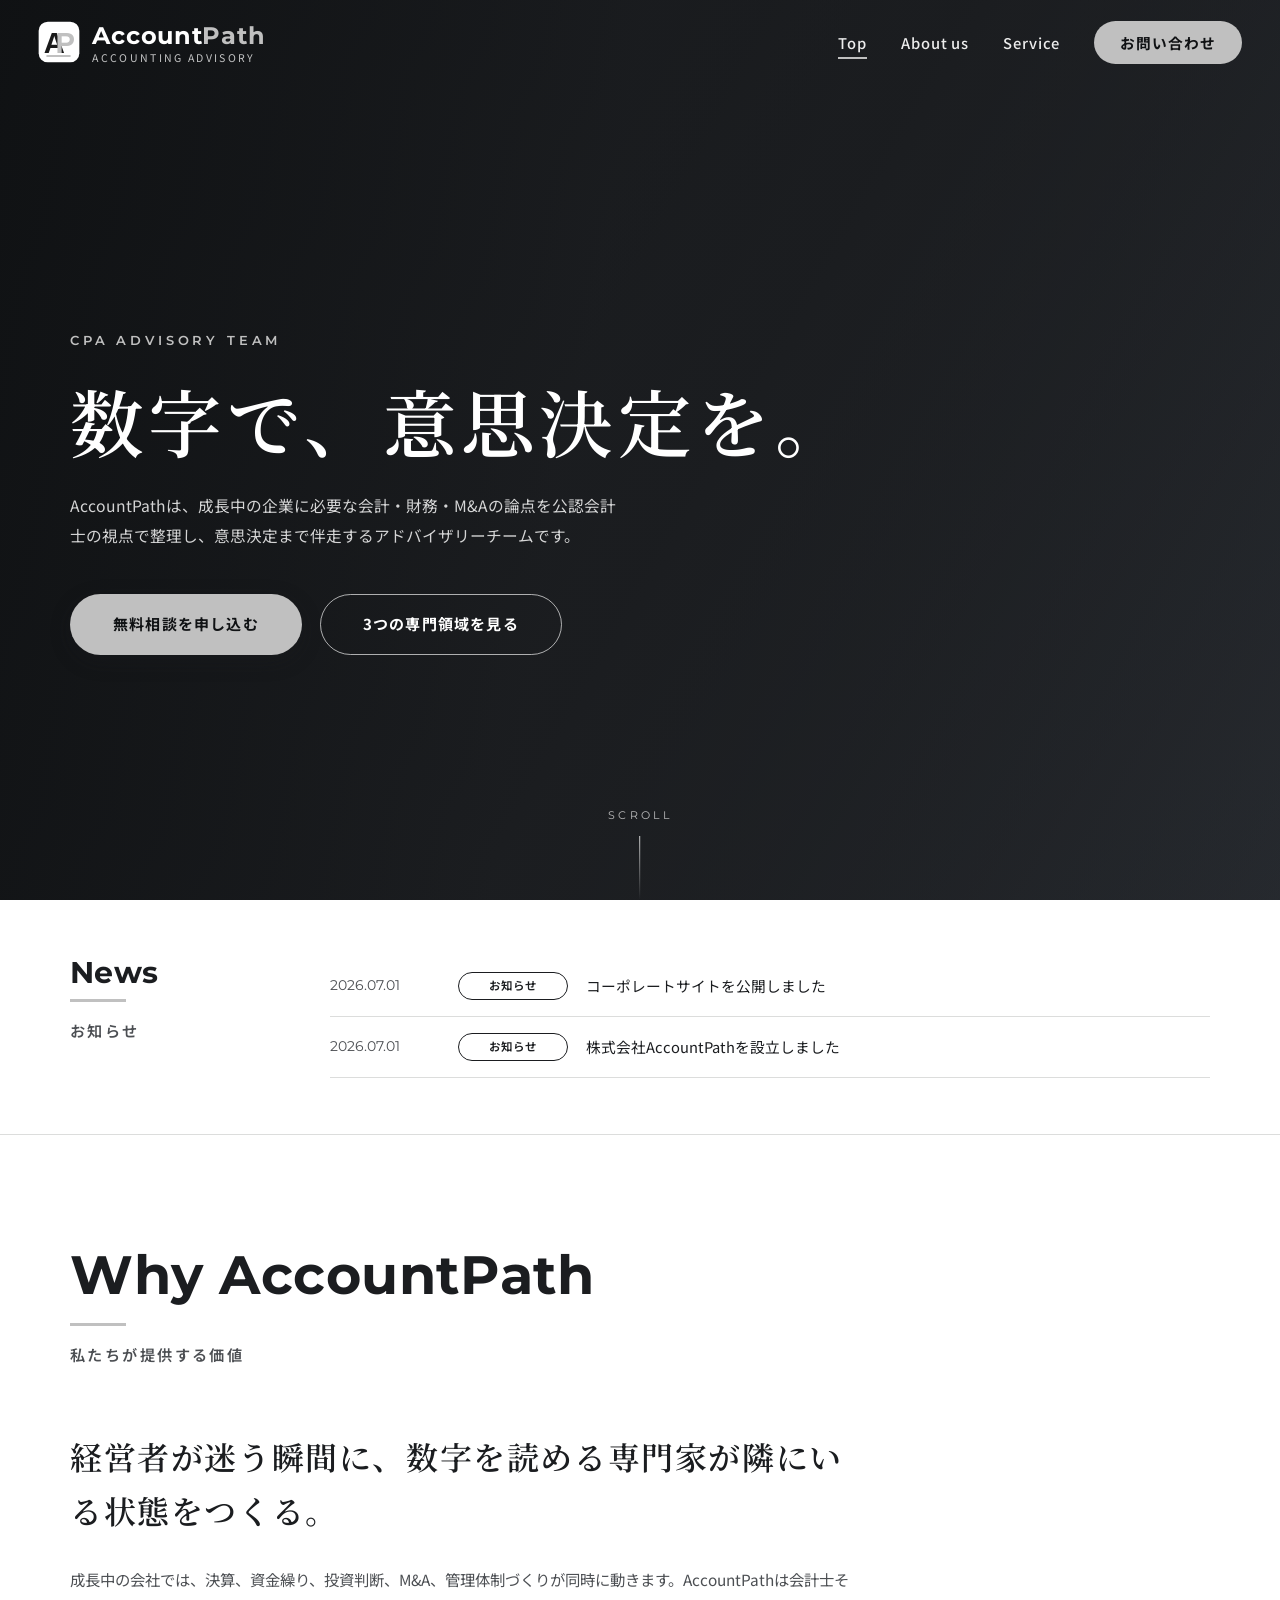
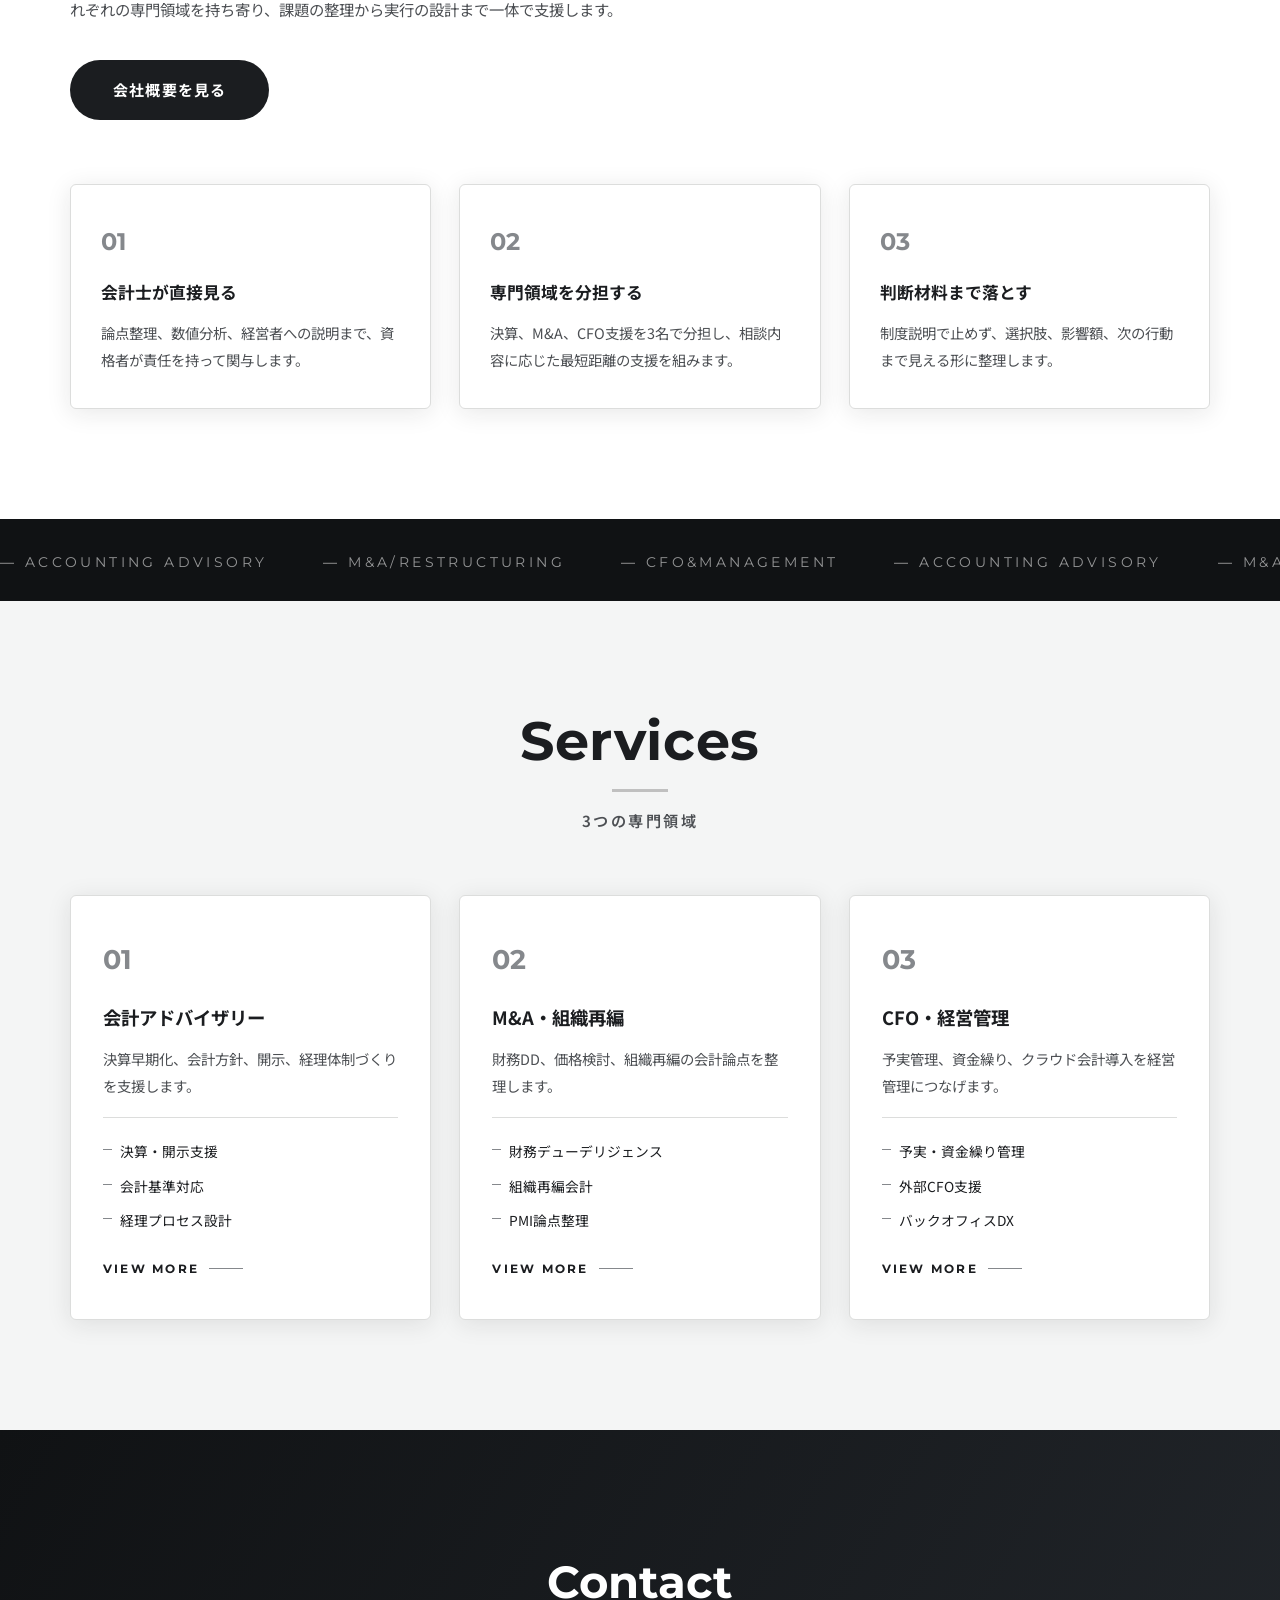
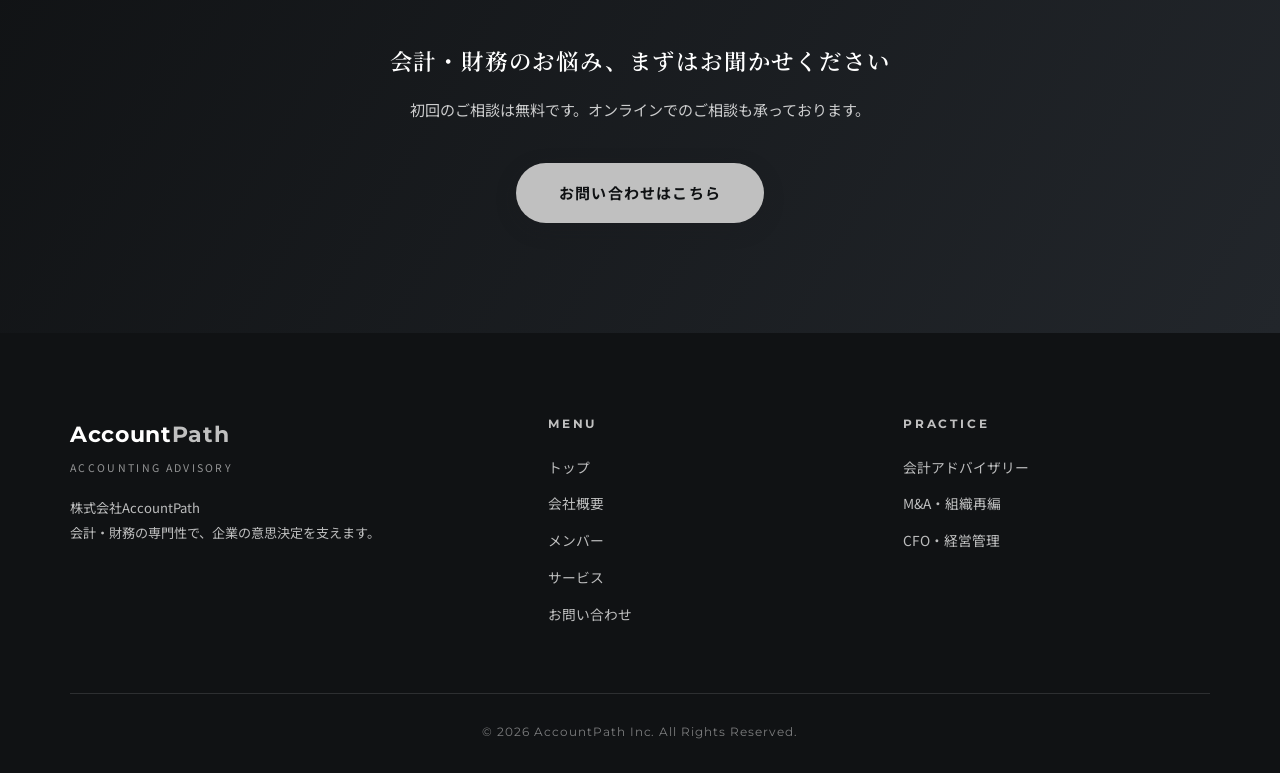
==== commit 20d19aa7: "Use English nav labels and drop Japanese placeholder line Header nav now reads Top / About us / Serv" ====
--- a/index.html
+++ b/index.html
@@ -27,7 +27,7 @@
       </button>
       <nav class="global-nav">
         <ul>
-          <li><a href="index.html" aria-current="page">トップ</a></li>
+          <li><a href="index.html" aria-current="page">Top</a></li>
           <li class="has-dropdown">
             <a href="company.html">About us</a>
             <ul class="dropdown-menu">
@@ -35,7 +35,7 @@
               <li><a href="members.html">メンバー<span class="arrow">→</span></a></li>
             </ul>
           </li>
-          <li><a href="services.html">サービス</a></li>
+          <li><a href="services.html">Service</a></li>
           <li><a href="contact.html" class="nav-cta">お問い合わせ</a></li>
         </ul>
       </nav>
--- a/css/style.css
+++ b/css/style.css
@@ -105,7 +105,7 @@
   transition: color 0.35s;
 }
 
-.global-nav ul { display: flex; align-items: center; gap: 34px; }
+.global-nav > ul { display: flex; align-items: center; gap: 34px; }
 .global-nav li { position: relative; }
 
 /* ドロップダウン(About us 配下) */
@@ -129,6 +129,7 @@
   visibility: visible;
   transform: translate(-50%, 0);
 }
+.global-nav .dropdown-menu { display: block; }
 .global-nav .dropdown-menu li { width: 100%; }
 .global-nav .dropdown-menu a {
   display: flex;
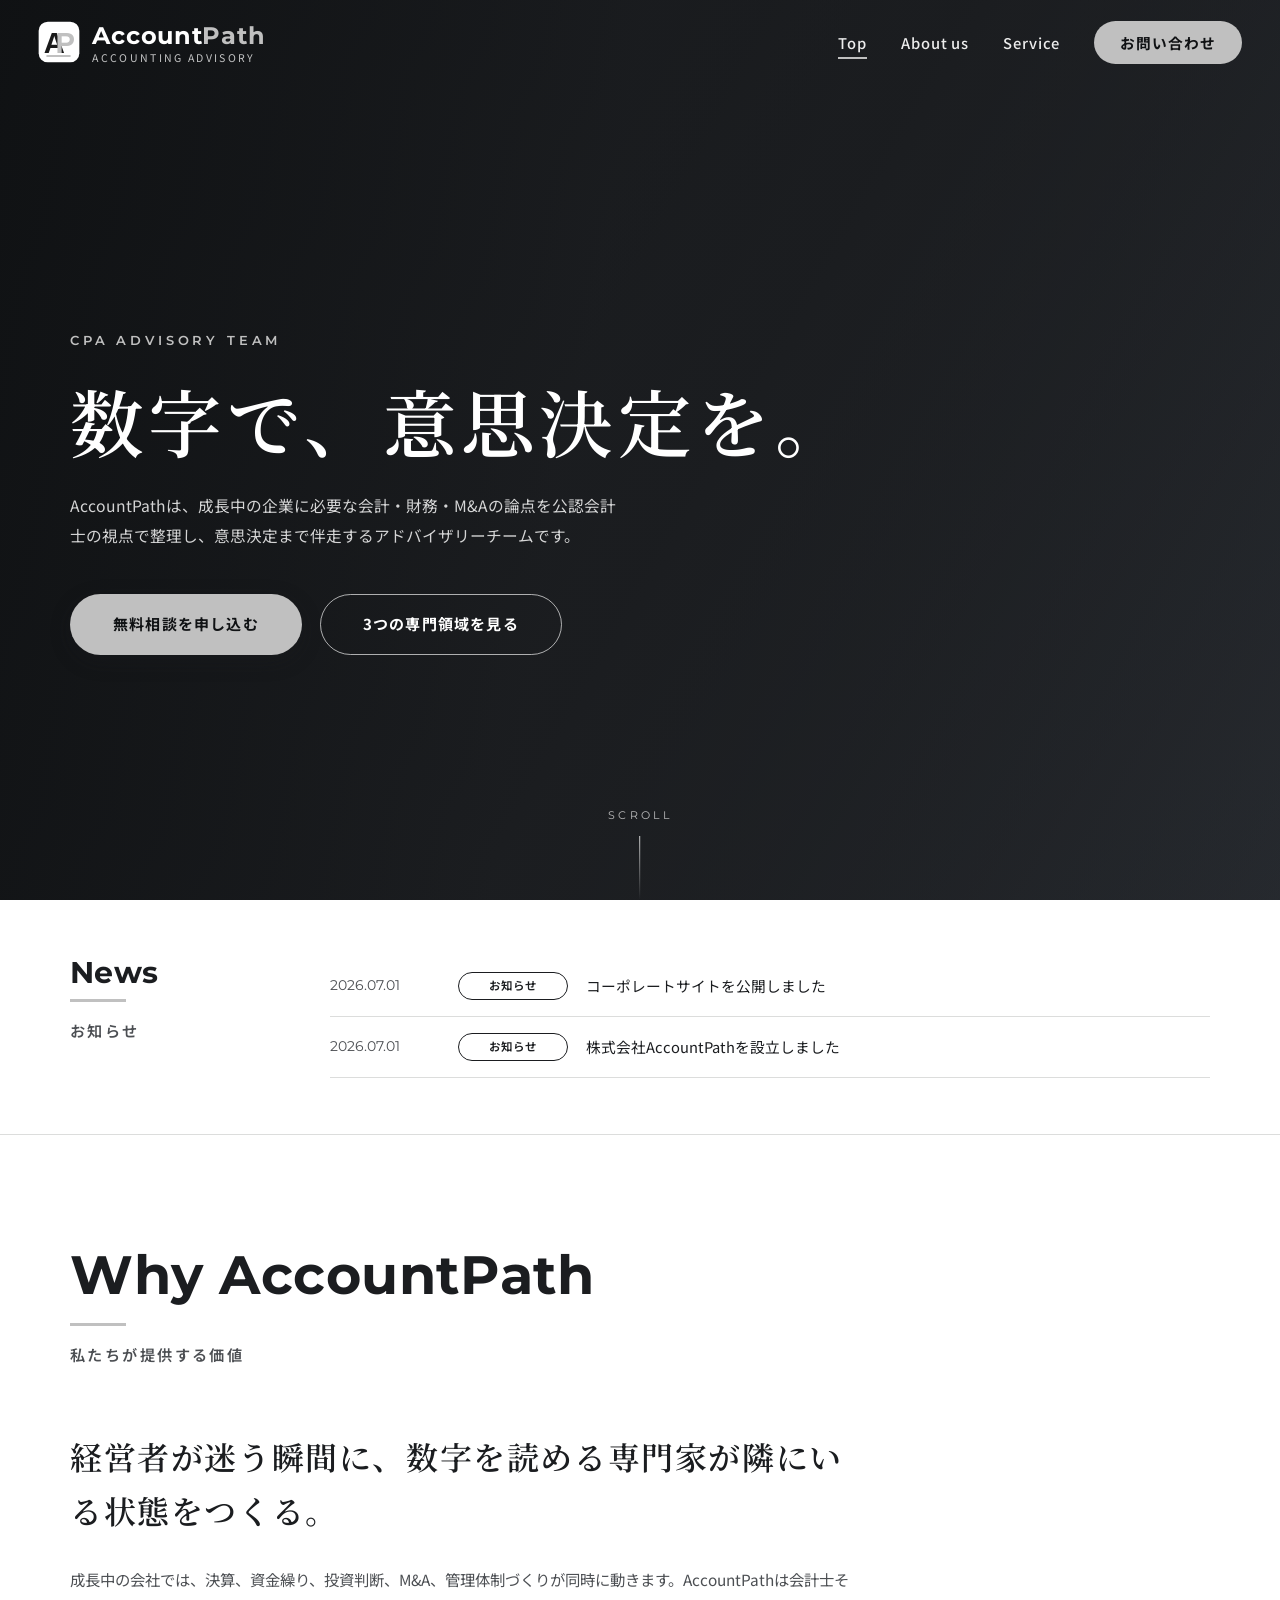
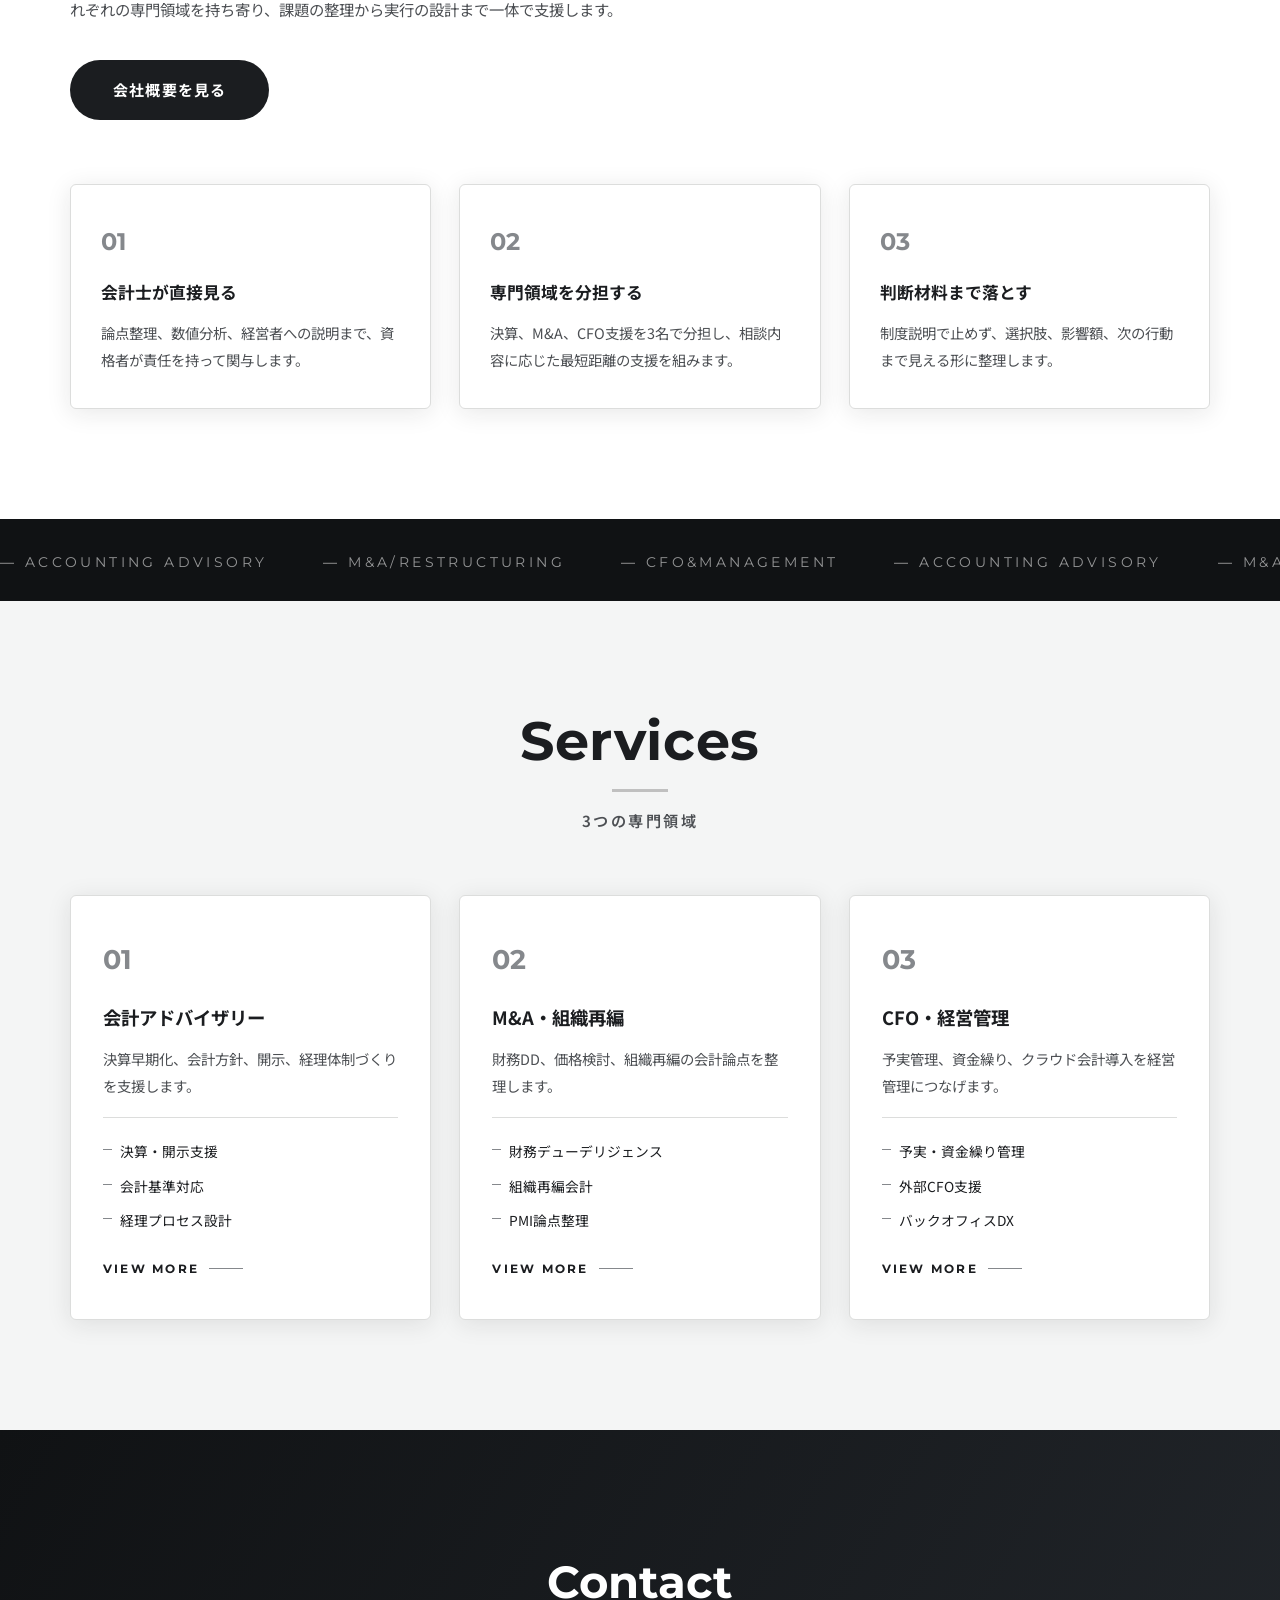
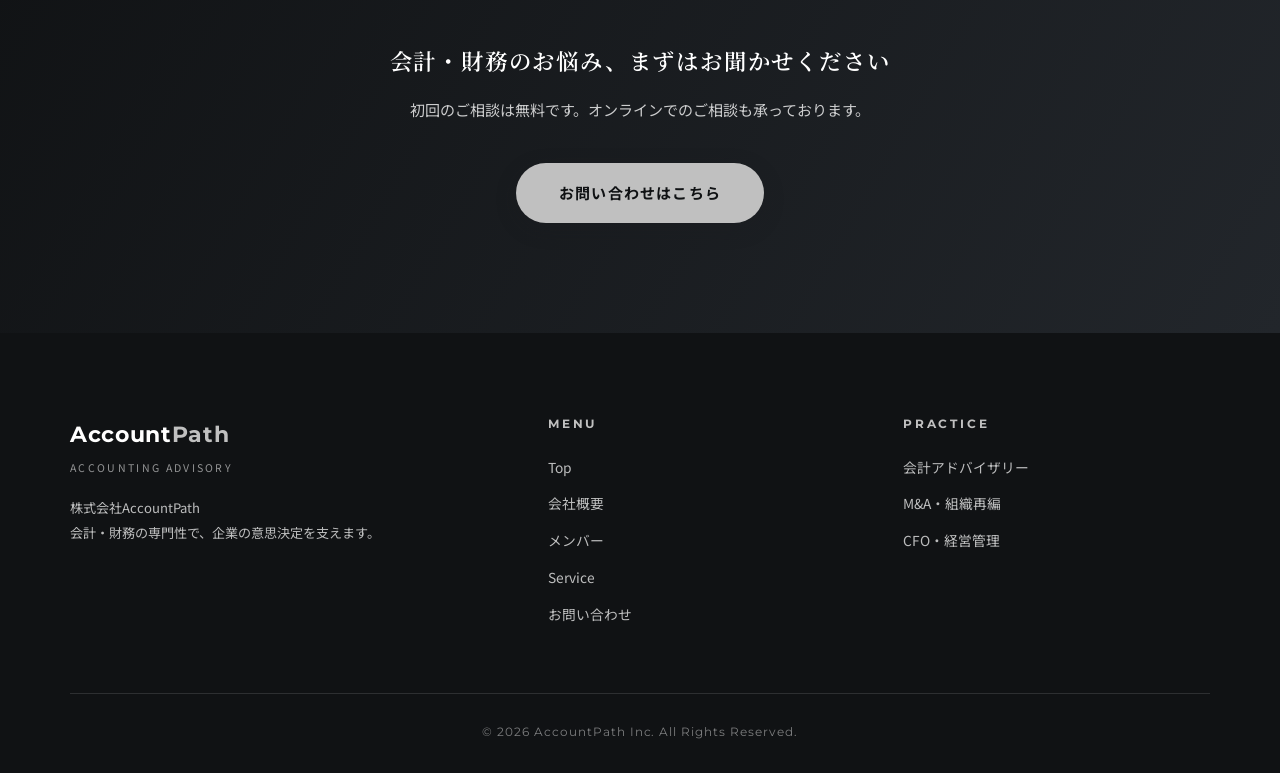
==== commit b31fa65a: "Align footer menu labels with header (Top / Service) Co-Authored-By: Claude Fable 5 <noreply@anthrop" ====
--- a/index.html
+++ b/index.html
@@ -192,10 +192,10 @@
         <div class="footer-col">
           <h4>Menu</h4>
           <ul>
-            <li><a href="index.html">トップ</a></li>
+            <li><a href="index.html">Top</a></li>
             <li><a href="company.html">会社概要</a></li>
             <li><a href="members.html">メンバー</a></li>
-            <li><a href="services.html">サービス</a></li>
+            <li><a href="services.html">Service</a></li>
             <li><a href="contact.html">お問い合わせ</a></li>
           </ul>
         </div>
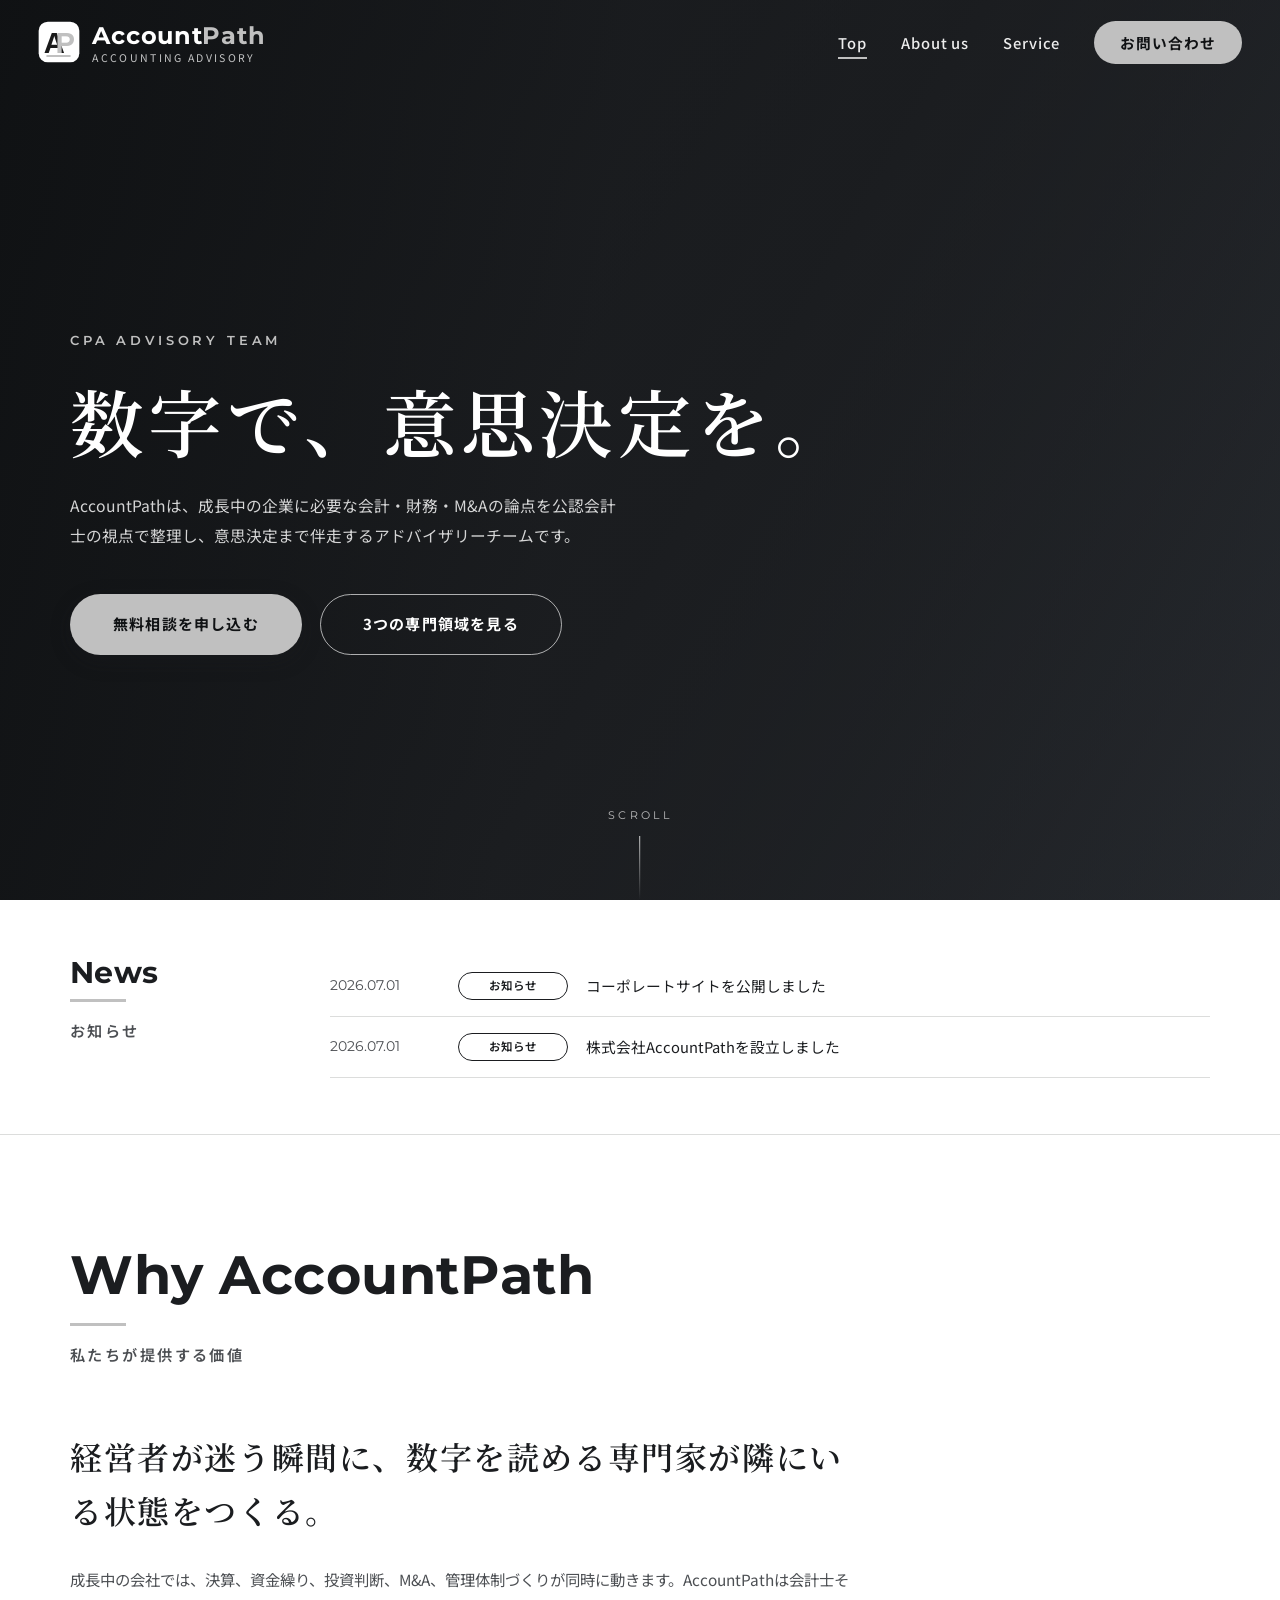
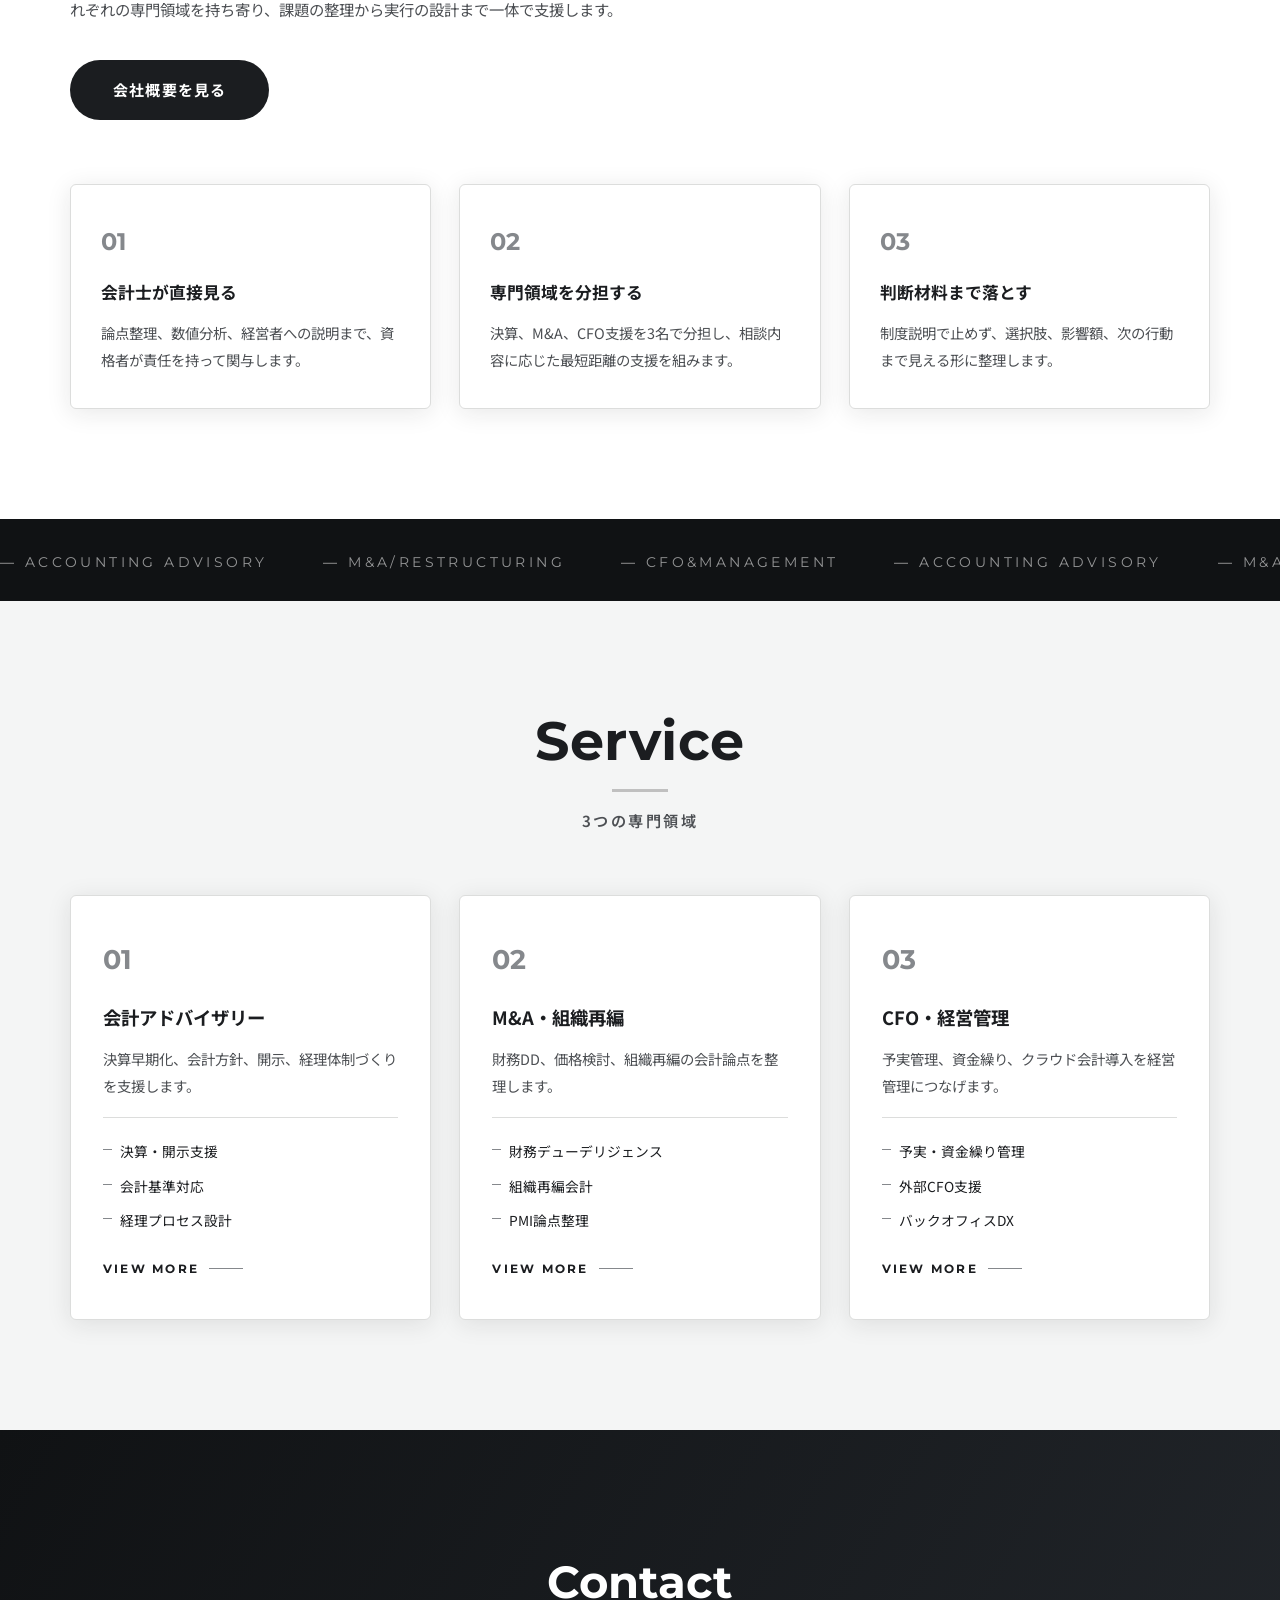
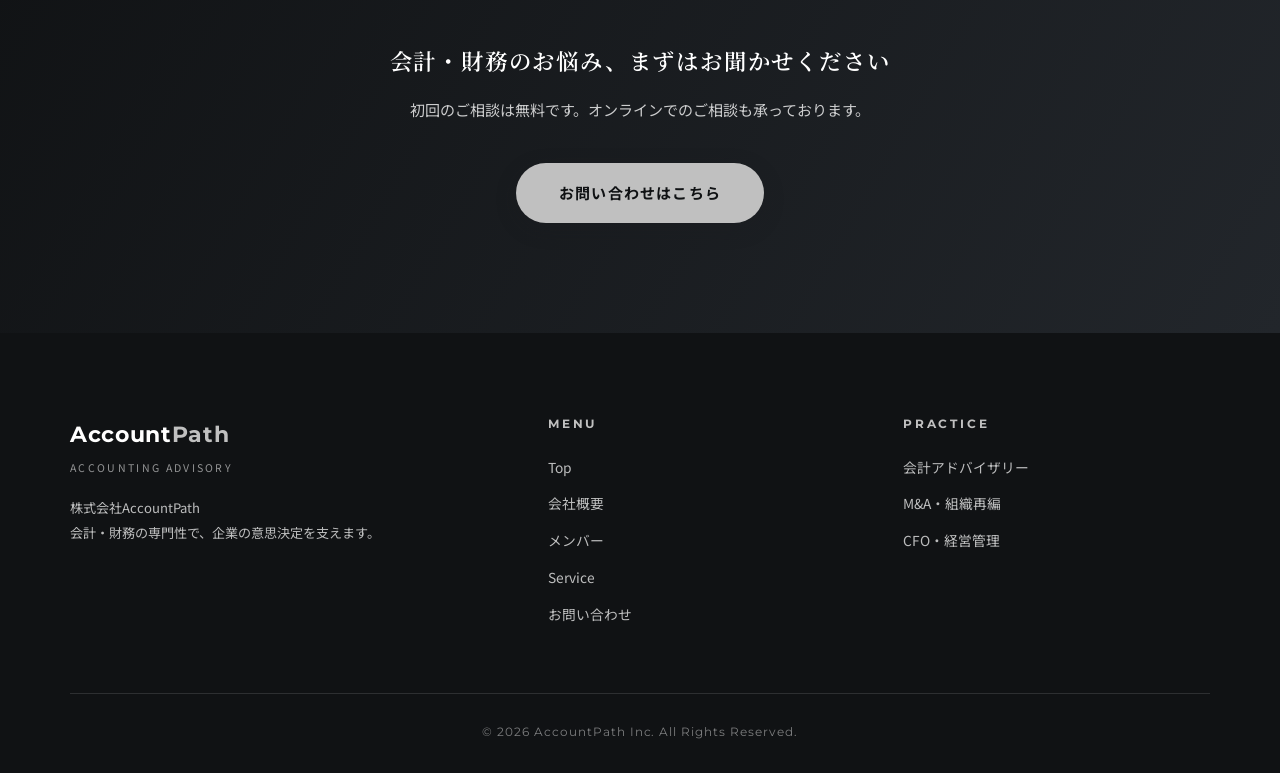
==== commit 05ddf6ef: "Add Nakayama/Taki profiles, shrink dropdown, tweak labels - All members now list tax accountant; USC" ====
--- a/index.html
+++ b/index.html
@@ -129,7 +129,7 @@
     <section class="section section-alt">
       <div class="container">
         <div class="sec-head center reveal">
-          <span class="sec-en">Services</span>
+          <span class="sec-en">Service</span>
           <span class="sec-jp">3つの専門領域</span>
         </div>
         <div class="practice-grid">
--- a/css/style.css
+++ b/css/style.css
@@ -115,10 +115,10 @@
   left: 50%;
   transform: translate(-50%, 10px);
   background: #fff;
-  min-width: 250px;
-  border-radius: 8px;
-  box-shadow: 0 10px 34px rgba(27, 29, 32, 0.18);
-  padding: 14px 12px;
+  min-width: 148px;
+  border-radius: 7px;
+  box-shadow: 0 8px 28px rgba(27, 29, 32, 0.18);
+  padding: 5px;
   opacity: 0;
   visibility: hidden;
   transition: opacity 0.25s, transform 0.25s, visibility 0.25s;
@@ -135,13 +135,13 @@
   display: flex;
   align-items: center;
   justify-content: space-between;
-  gap: 20px;
-  padding: 13px 16px;
-  color: var(--navy);
-  font-size: 0.9rem;
+  gap: 10px;
+  padding: 7px 10px;
+  color: var(--navy);
+  font-size: 0.79rem;
   white-space: nowrap;
   border-bottom: none;
-  border-radius: 6px;
+  border-radius: 5px;
   transition: background 0.2s;
 }
 .global-nav .dropdown-menu a::after { display: none; }
@@ -150,14 +150,14 @@
 /* 行末の丸囲み矢印(univis風) */
 .dropdown-menu .arrow {
   flex: none;
-  width: 28px;
-  height: 28px;
+  width: 18px;
+  height: 18px;
   border: 1px solid var(--navy);
   border-radius: 50%;
   display: flex;
   align-items: center;
   justify-content: center;
-  font-size: 0.78rem;
+  font-size: 0.58rem;
   line-height: 1;
   color: var(--navy);
   transition: background 0.2s, color 0.2s;
@@ -1162,6 +1162,45 @@
   color: var(--navy);
   padding: 4px 16px;
   border-radius: 999px;
+}
+
+.member-bio {
+  margin-top: 20px;
+  font-size: 0.8rem;
+  color: var(--text-muted);
+  text-align: left;
+  line-height: 1.9;
+}
+
+.member-career {
+  margin-top: 18px;
+  text-align: left;
+  border-top: 1px solid var(--border);
+  padding-top: 16px;
+}
+.member-career h4 {
+  font-family: var(--font-en);
+  font-size: 0.7rem;
+  font-weight: 700;
+  letter-spacing: 0.2em;
+  text-transform: uppercase;
+  color: var(--accent-text);
+  margin-bottom: 10px;
+}
+.member-career li {
+  font-size: 0.74rem;
+  color: #8f9398;
+  padding: 3px 0 3px 15px;
+  position: relative;
+}
+.member-career li::before {
+  content: "";
+  position: absolute;
+  left: 0;
+  top: 12px;
+  width: 8px;
+  height: 1px;
+  background: #b3b6ba;
 }
 
 /* =========================================================
